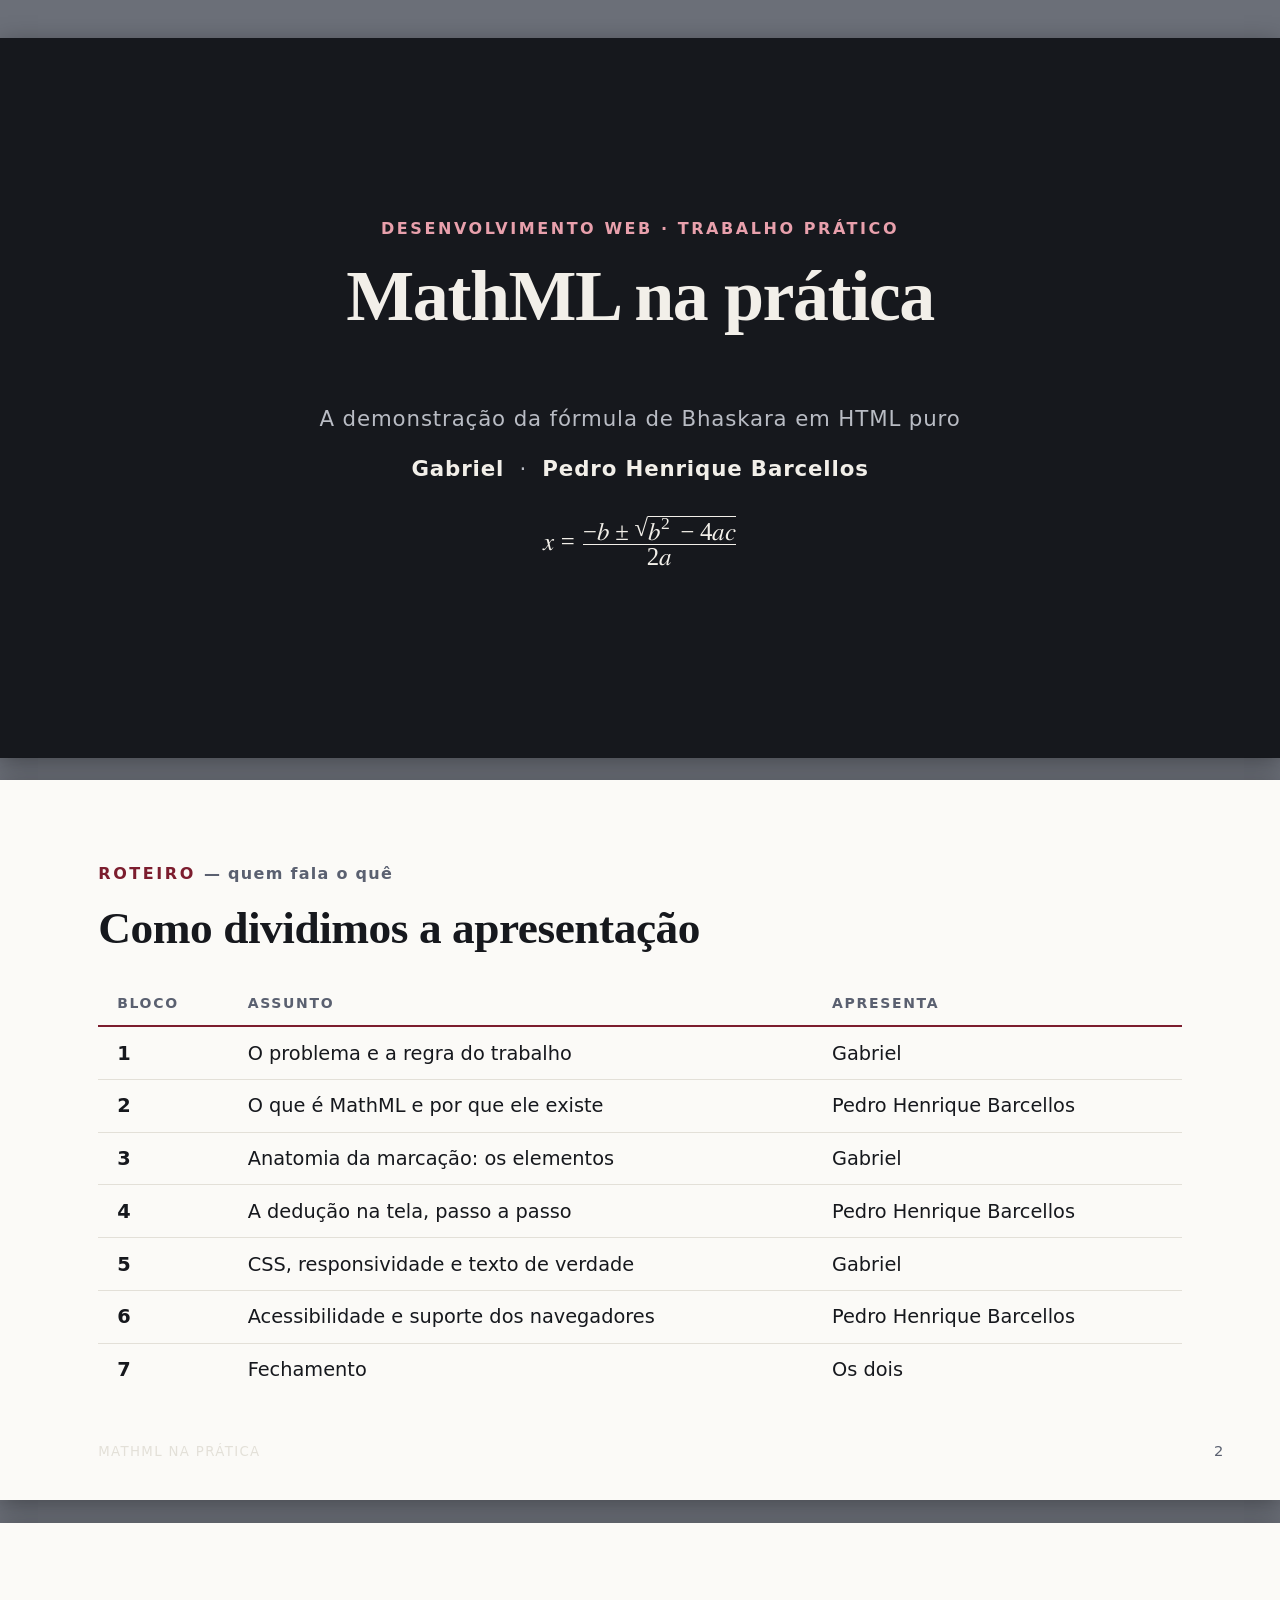
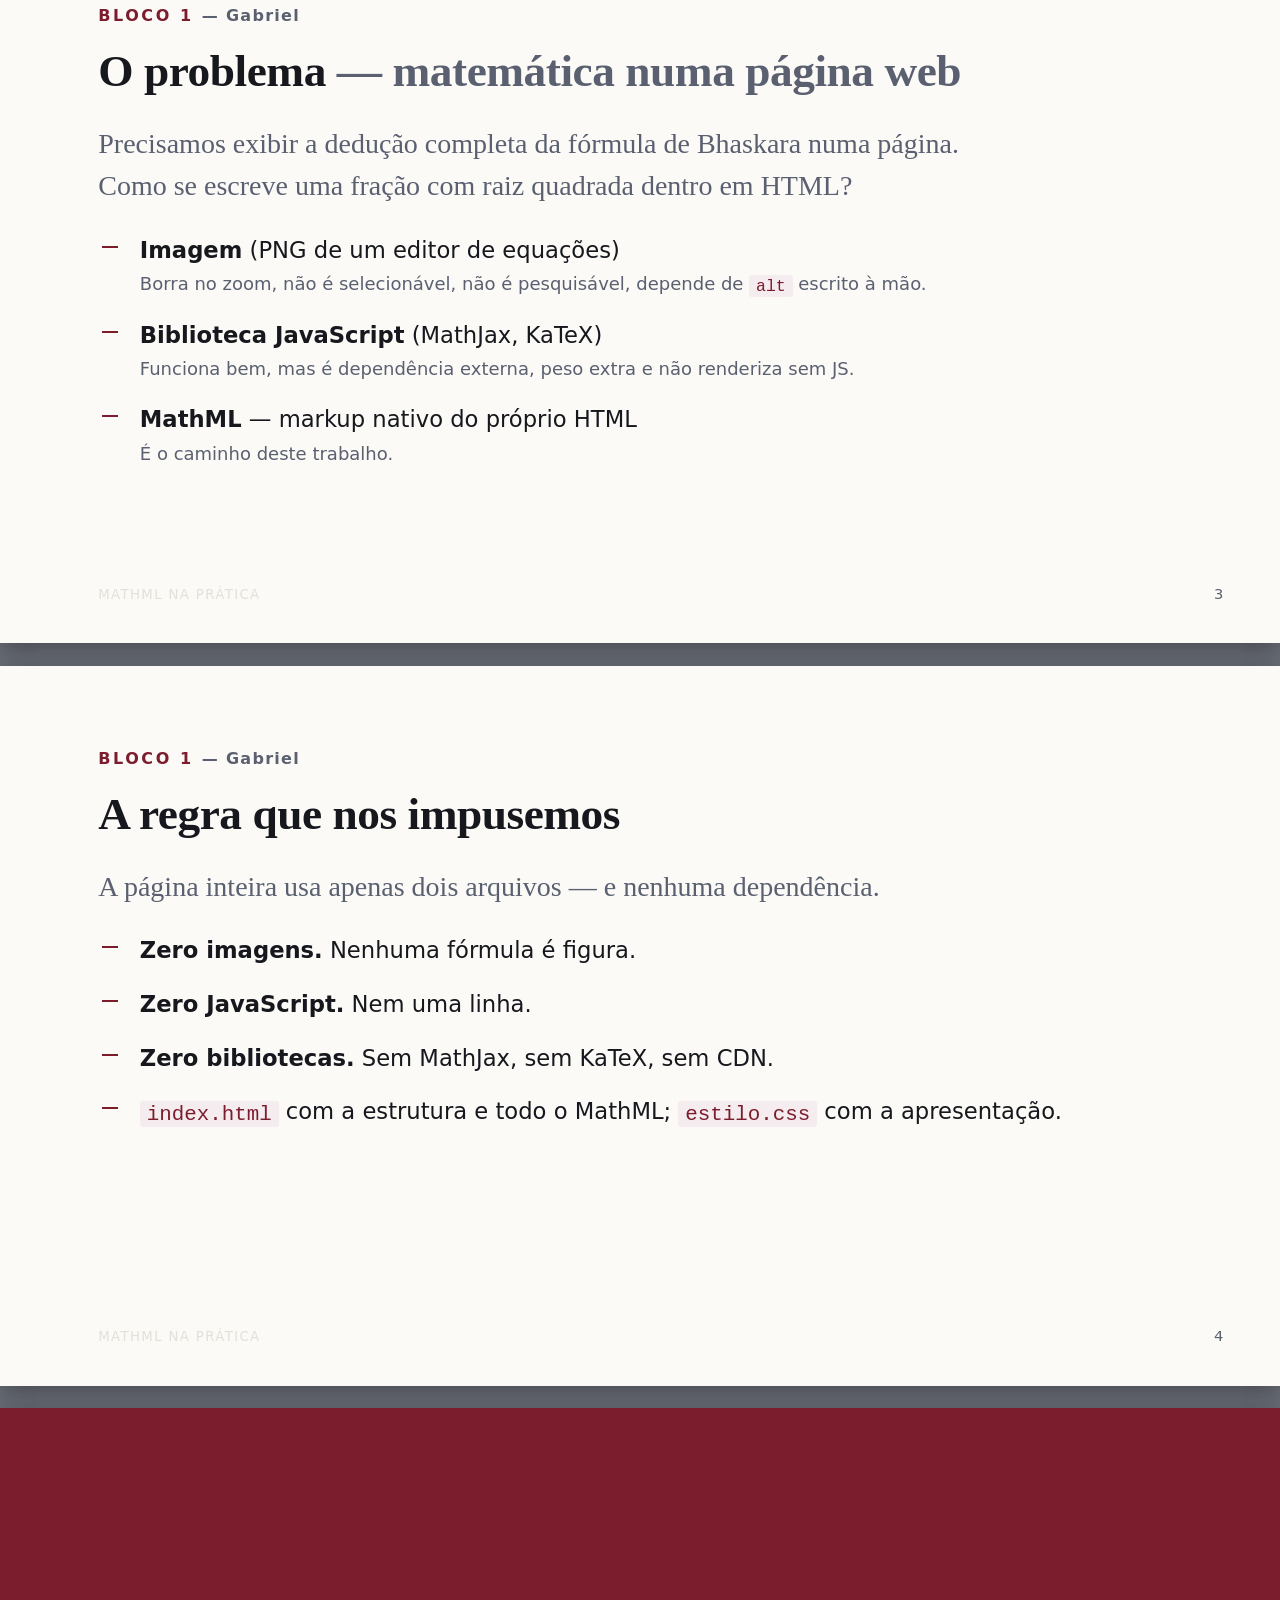
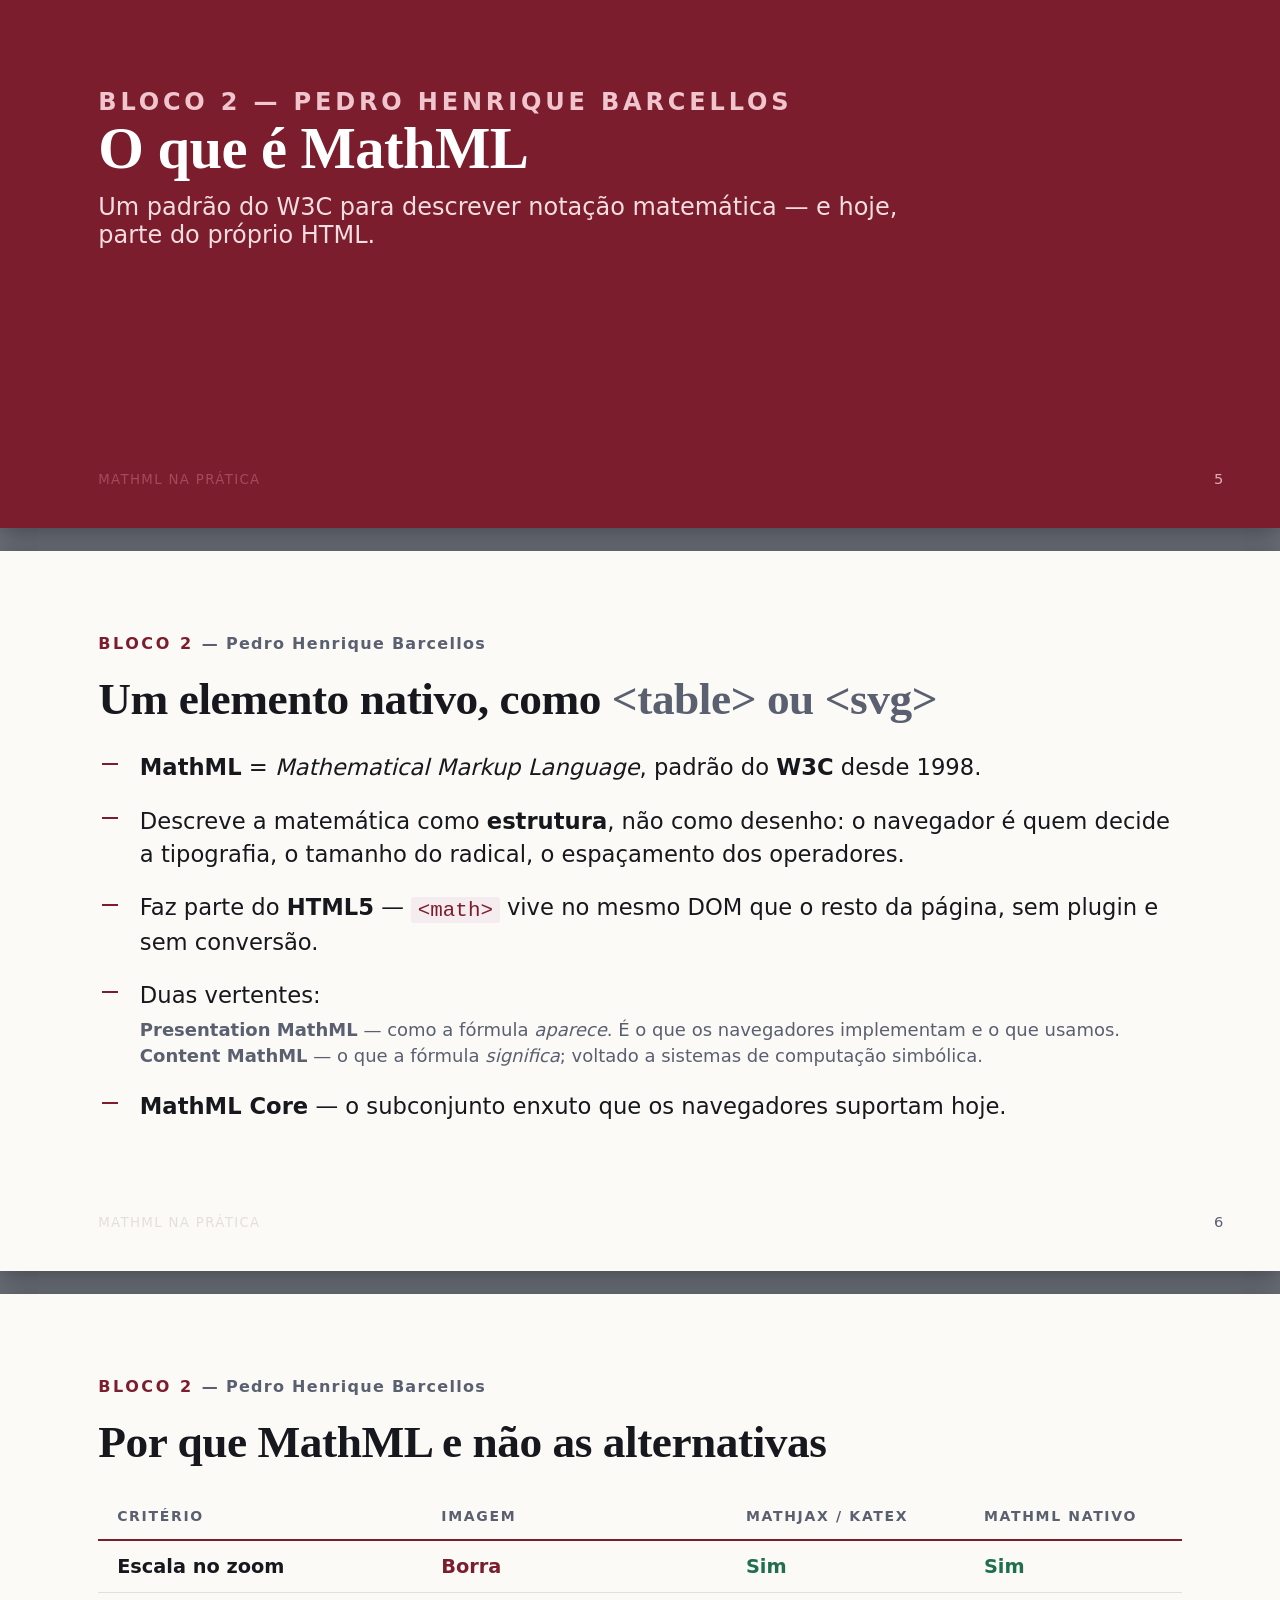
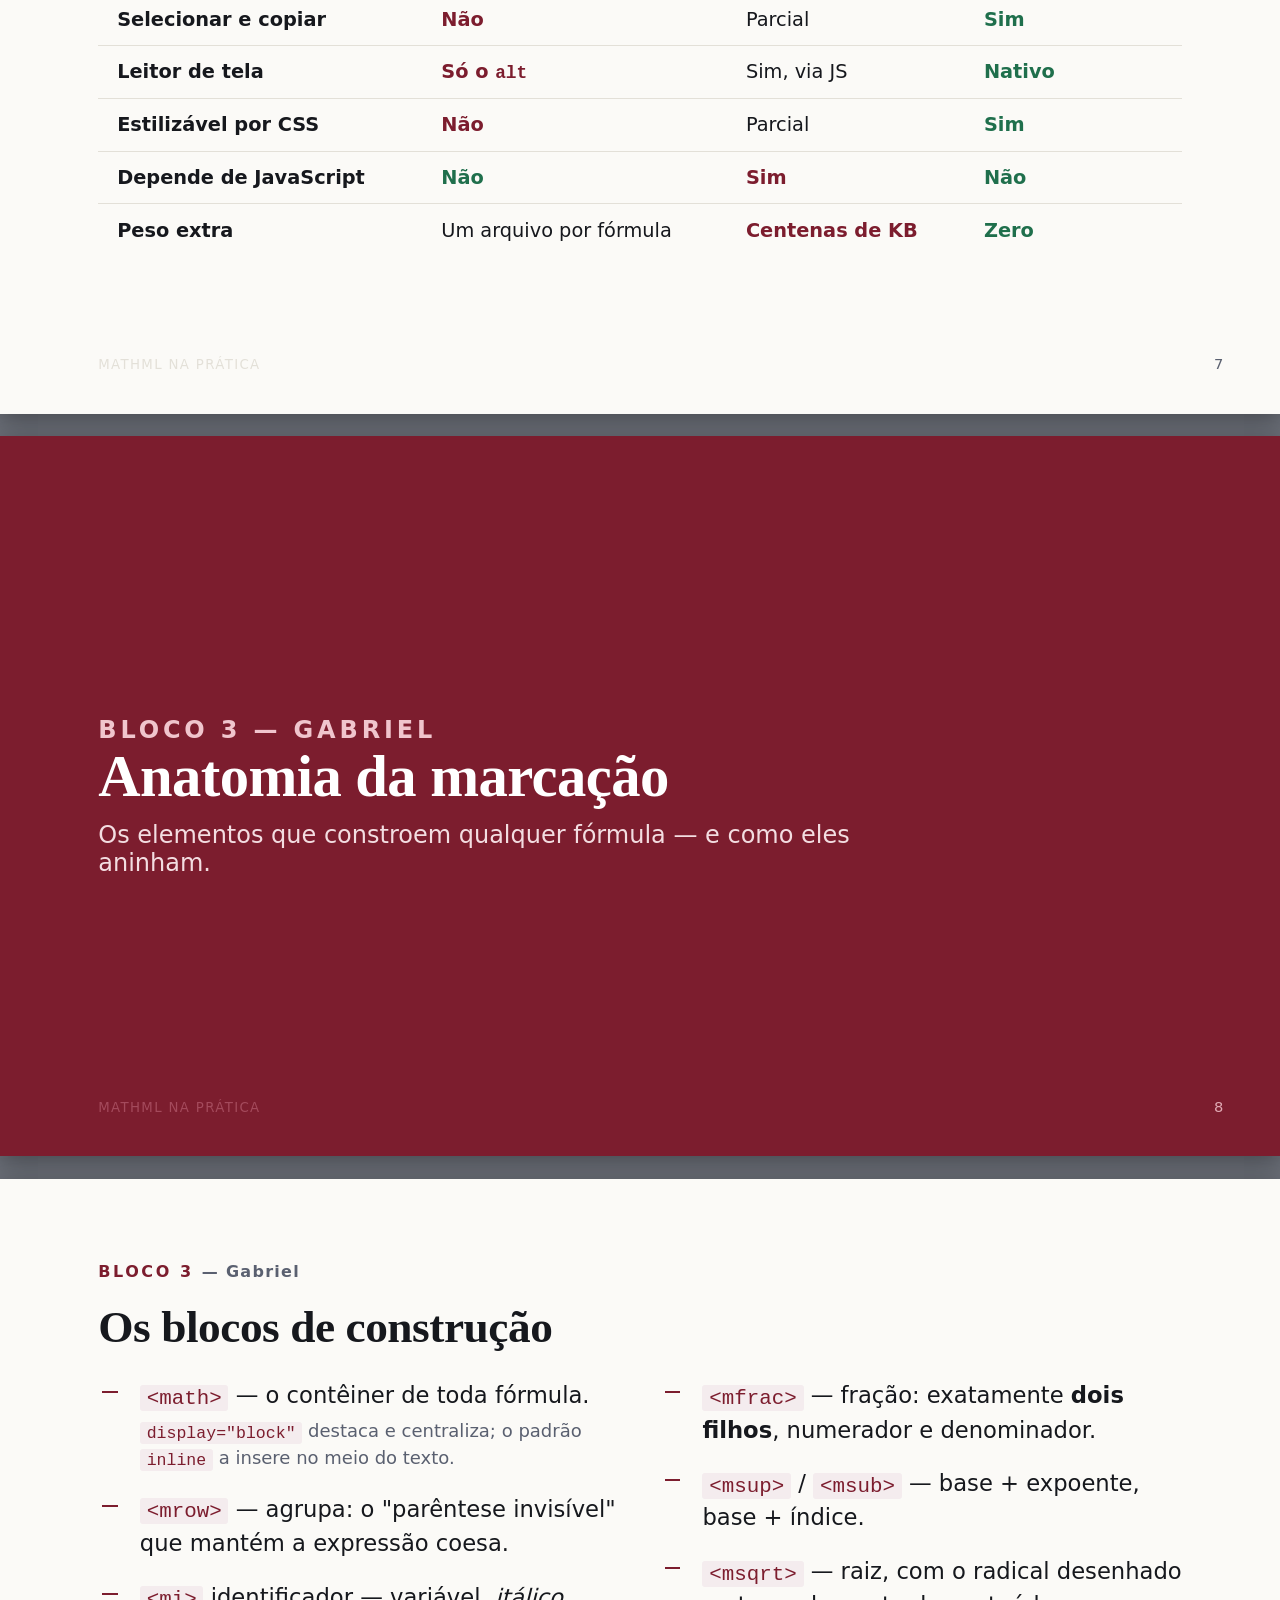
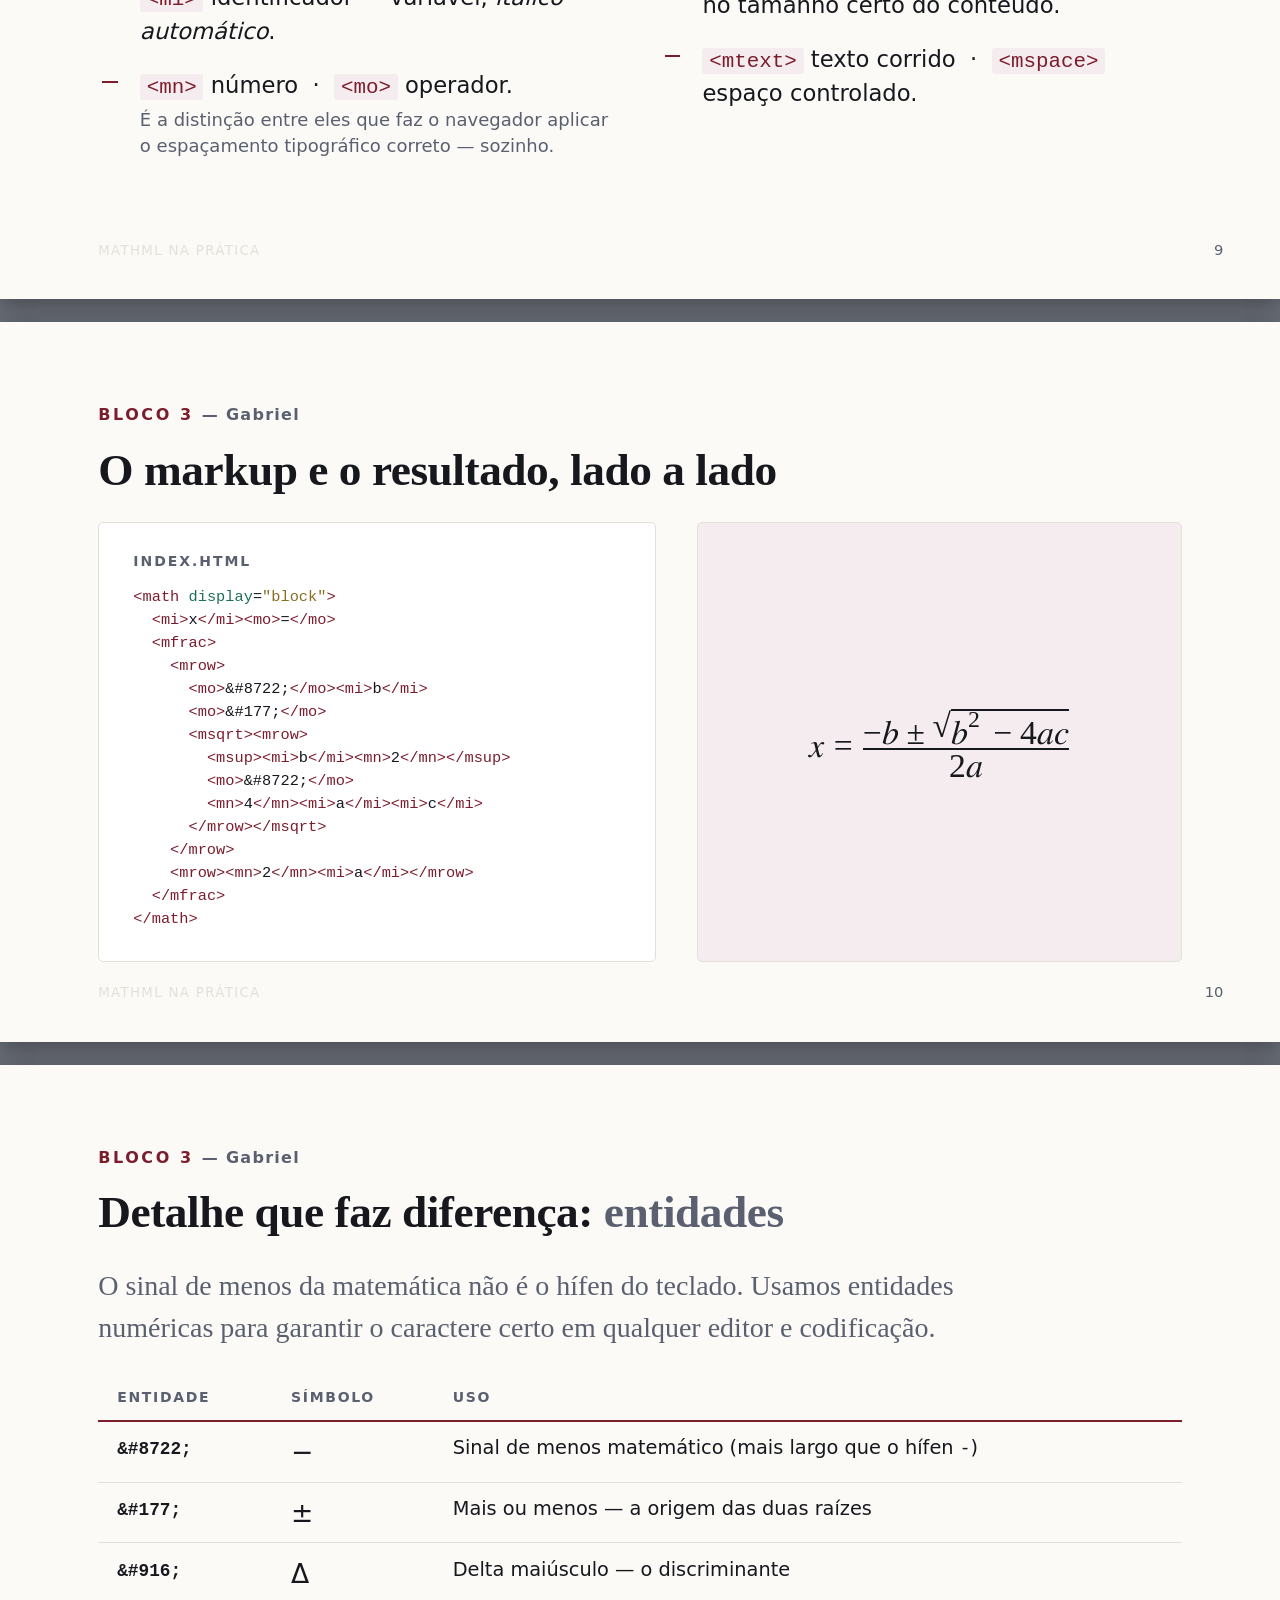
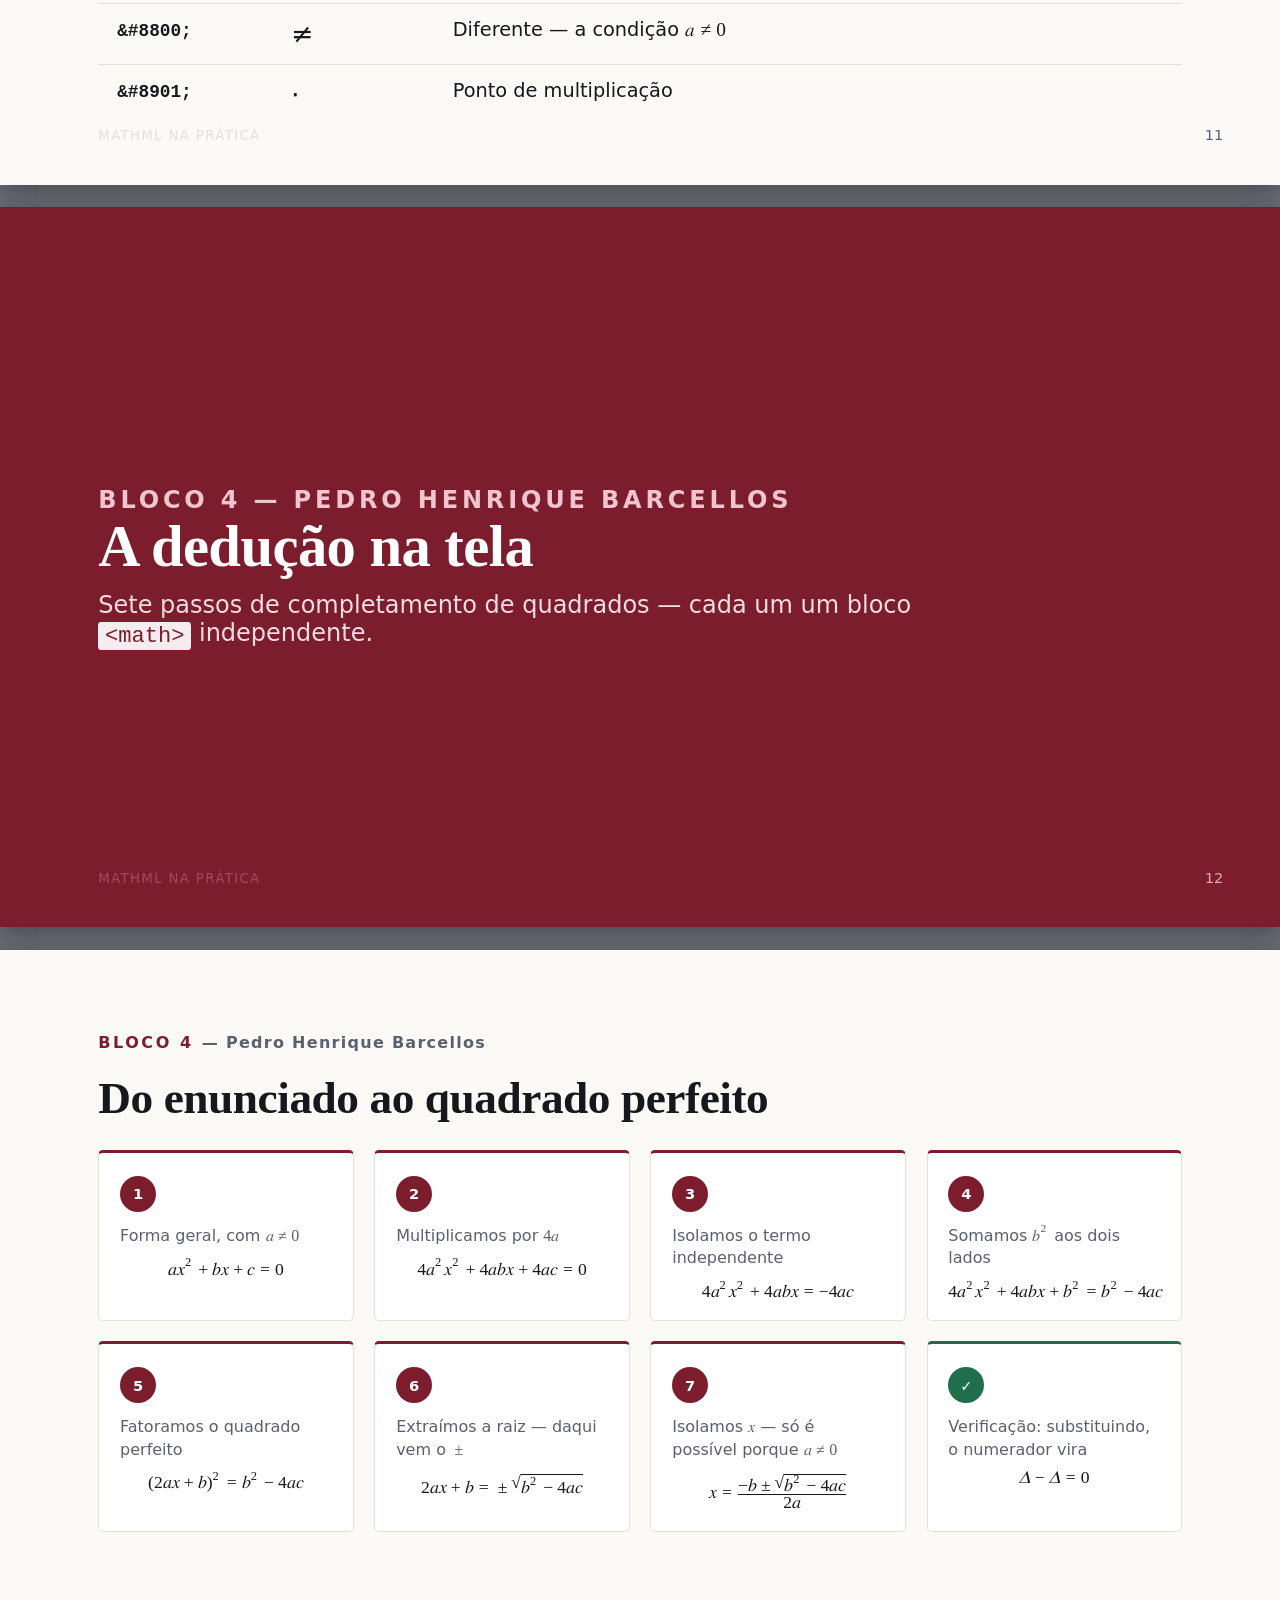
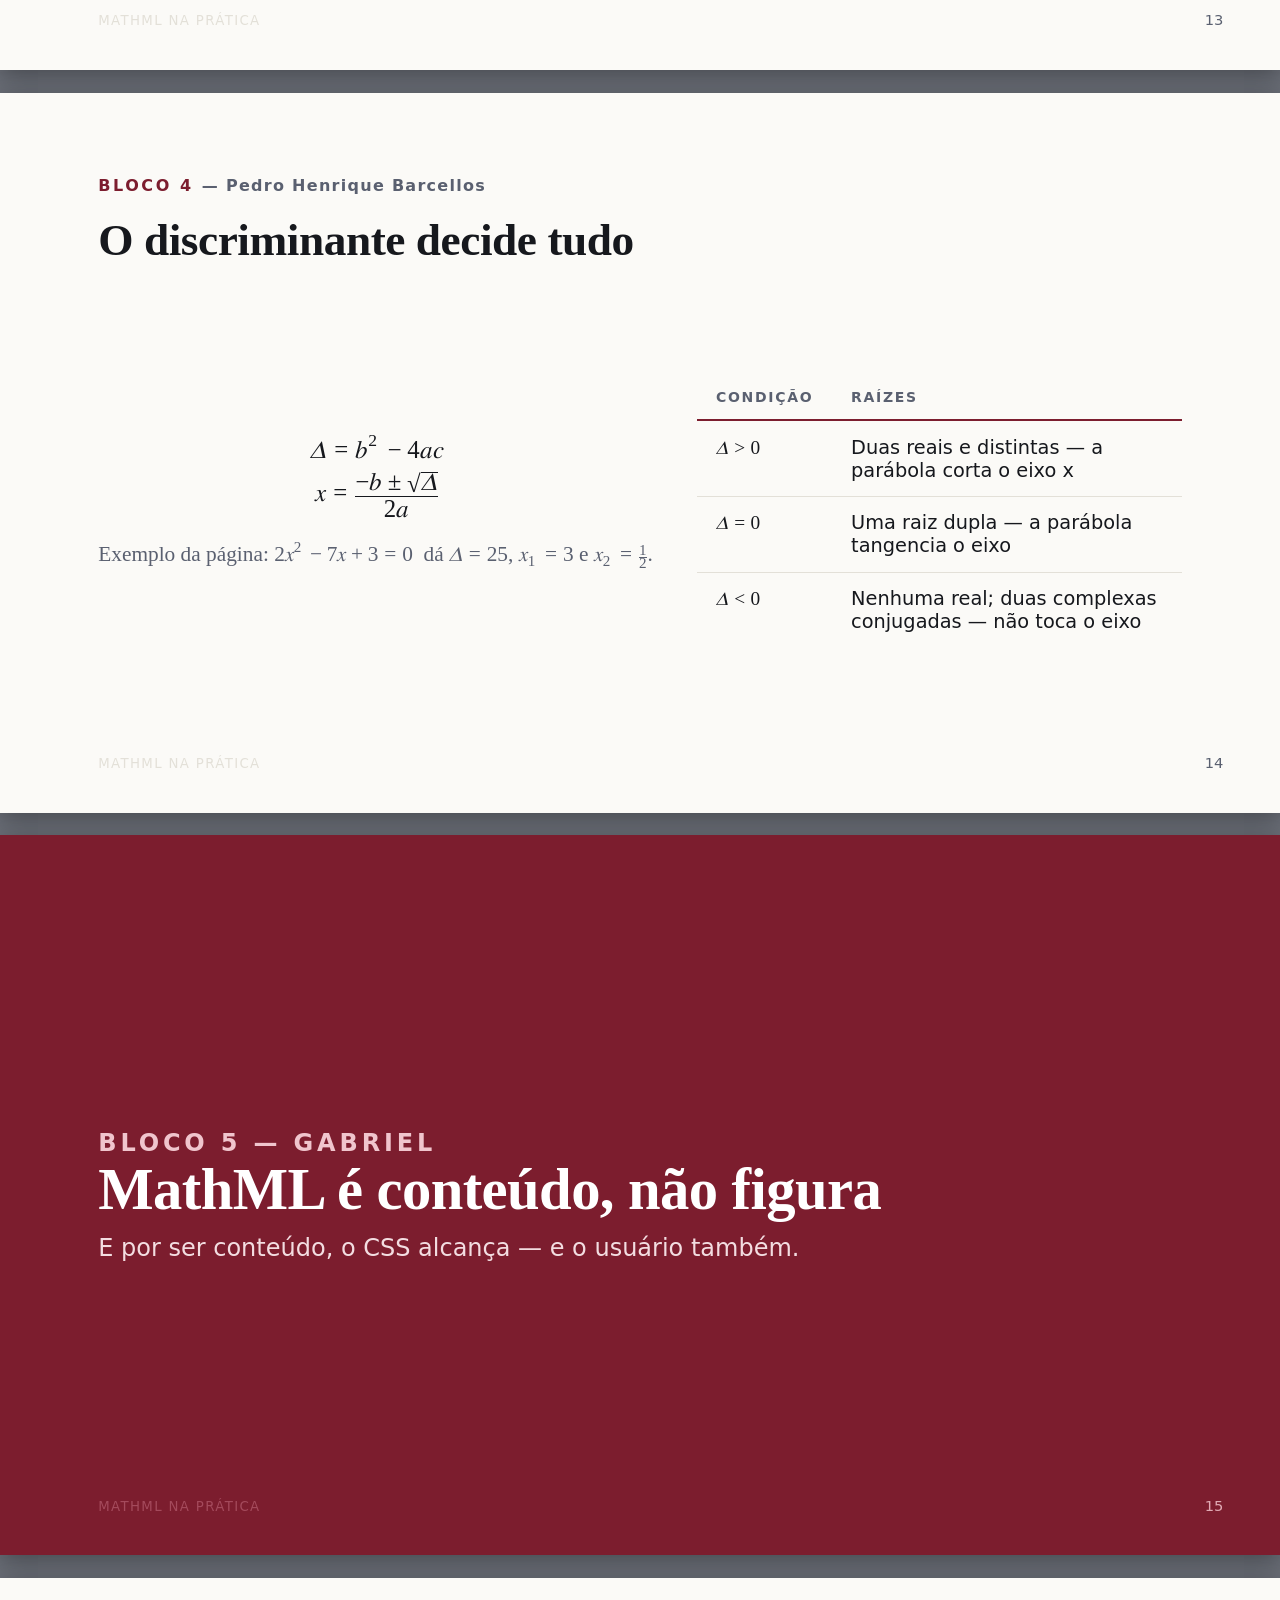
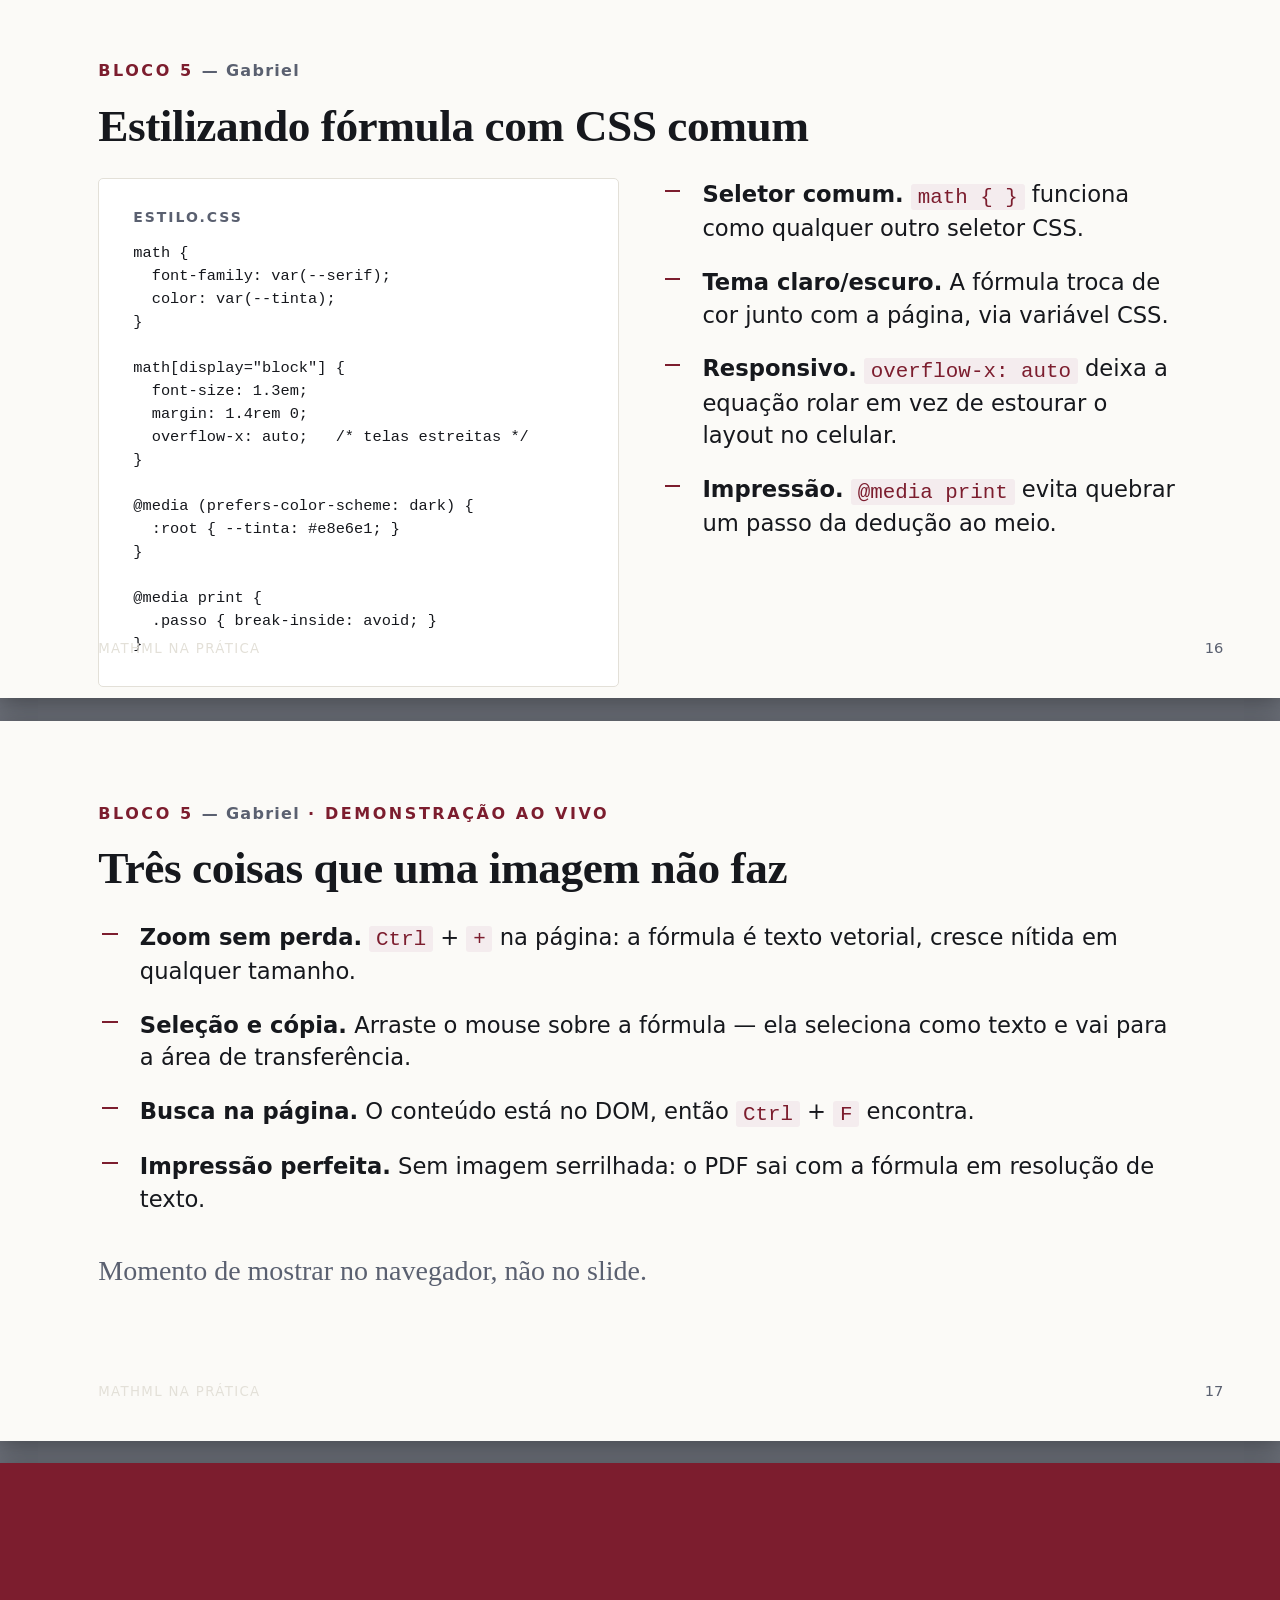
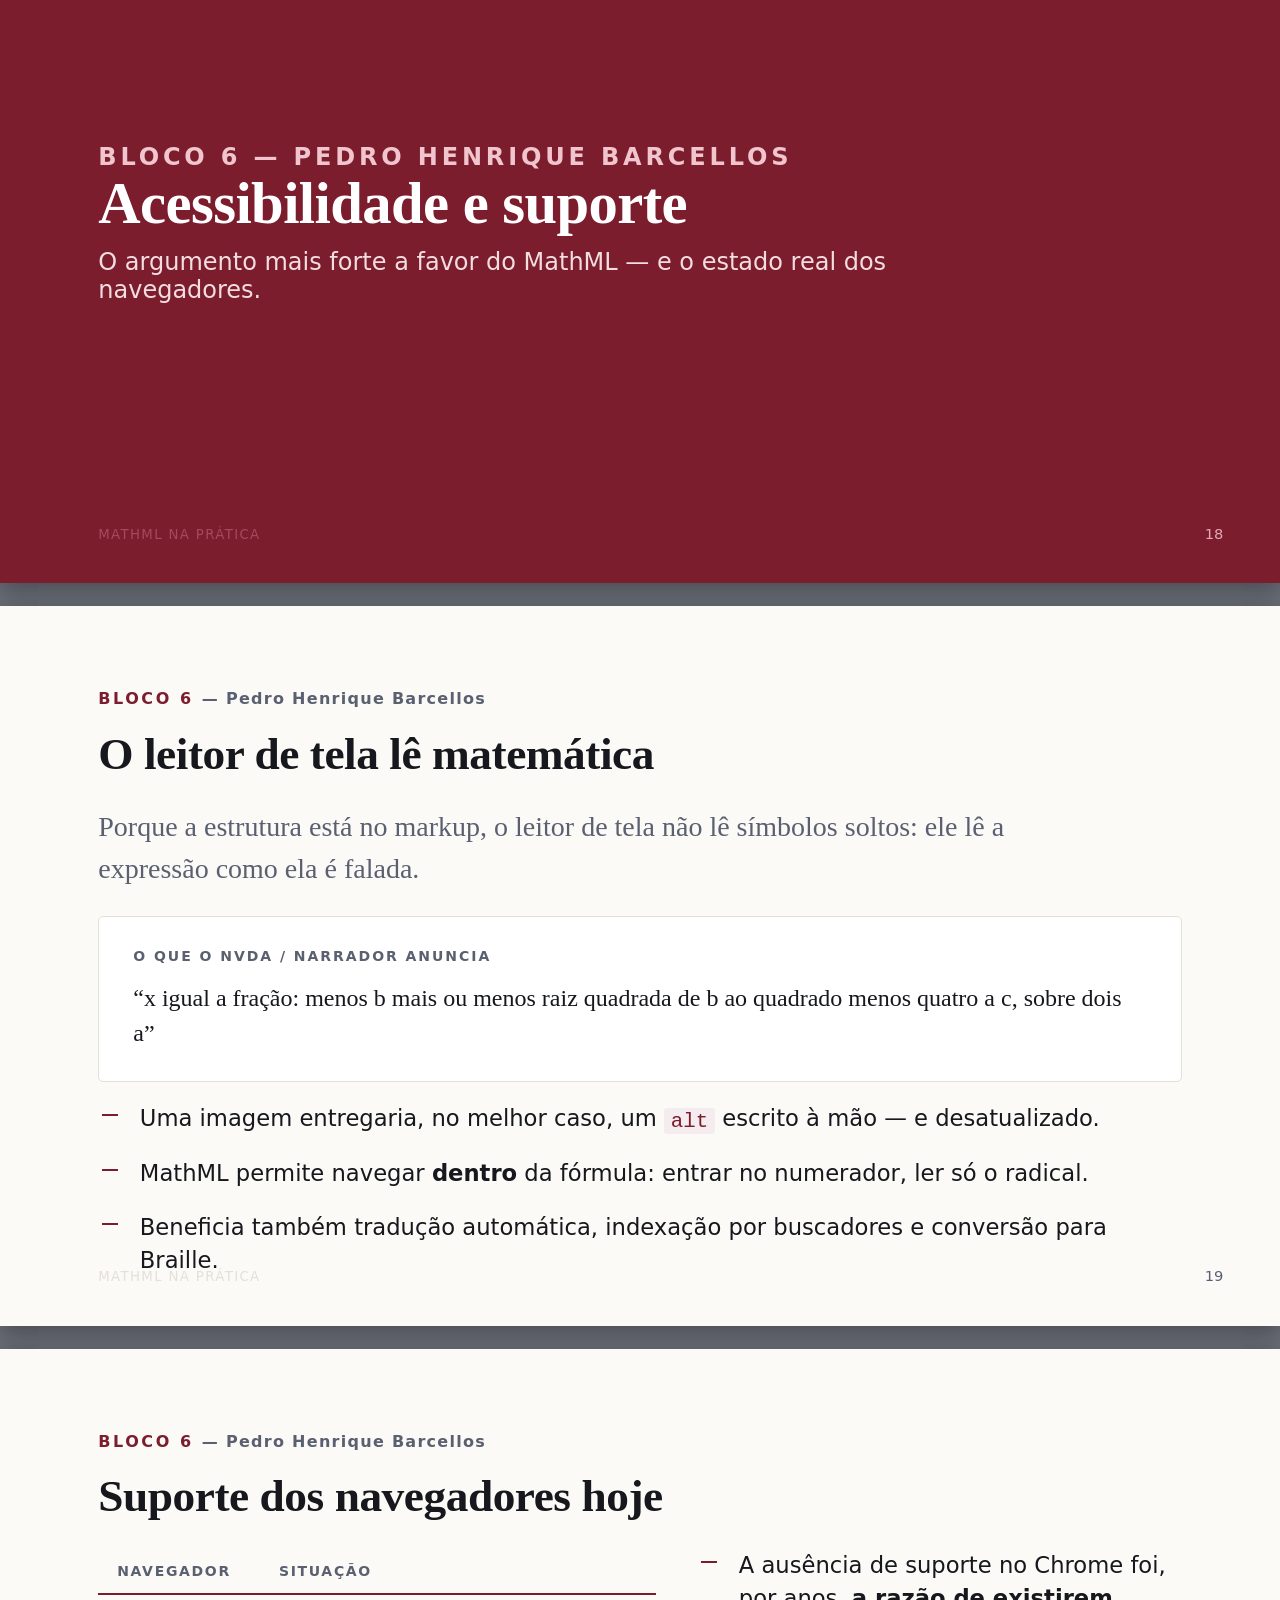
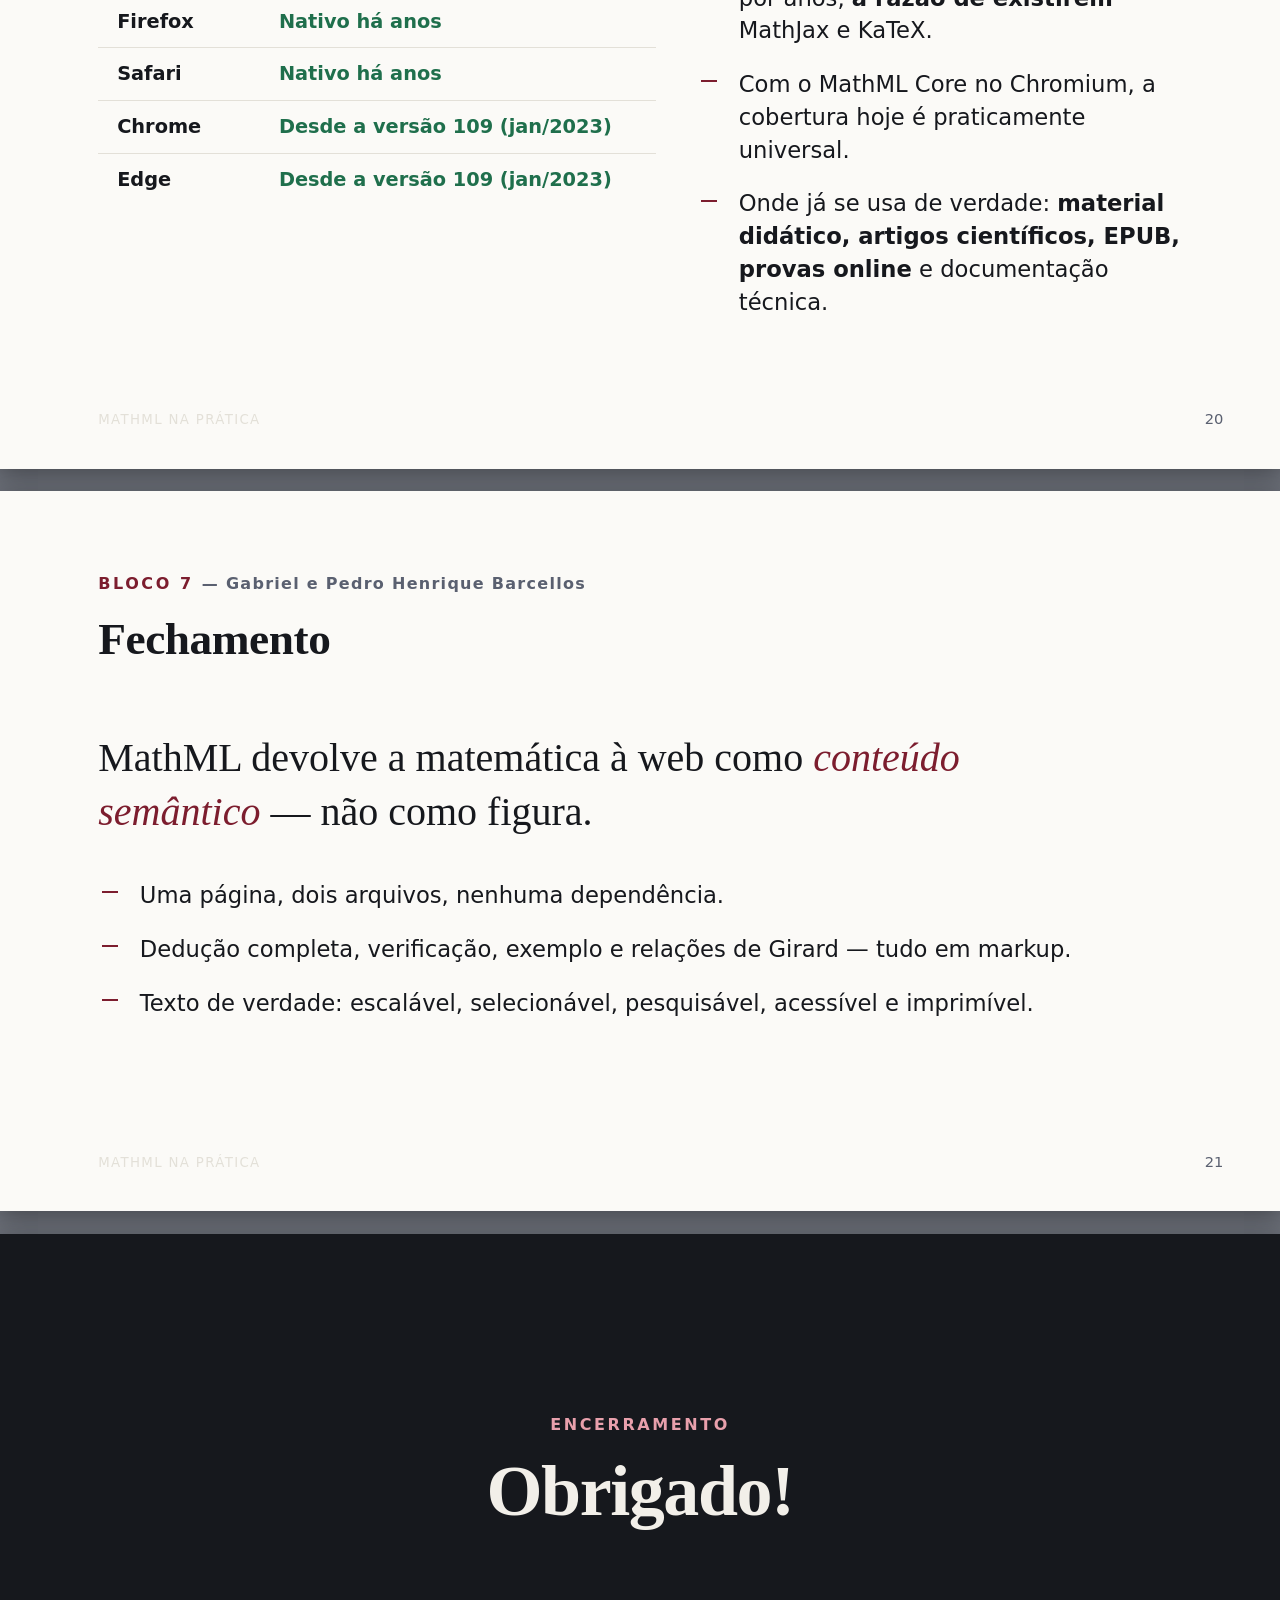
==== slides.html @ 628a9b04 "Adiciona deck da apresentacao em HTML e PDF 22 slides 16:9 acompanhando os blocos do roteiro, com o " ====
<!DOCTYPE html>
<html lang="pt-BR">
<head>
<meta charset="UTF-8">
<meta name="viewport" content="width=device-width, initial-scale=1">
<title>MathML na prática — slides da apresentação</title>
<style>
/* ===============================================================
   Slides 16:9 (33.87cm × 19.05cm) — impressos em PDF via Chromium
   =============================================================== */

@page { size: 33.87cm 19.05cm; margin: 0; }

:root {
  --tinta:       #16181d;
  --tinta-suave: #5a6070;
  --papel:       #fbfaf7;
  --papel-alt:   #ffffff;
  --linha:       #e3e0d8;
  --realce:      #7c1d2e;
  --realce-luz:  #f4ecee;
  --escuro:      #16181d;

  --serif: "Iowan Old Style", "Palatino Linotype", Palatino, Georgia, "Times New Roman", serif;
  --sans:  "Segoe UI", system-ui, -apple-system, Roboto, Helvetica, Arial, sans-serif;
  --mono:  "Cascadia Mono", Consolas, "SF Mono", Menlo, monospace;
}

* { box-sizing: border-box; }

body {
  margin: 0;
  background: #6b6f78;
  font-family: var(--sans);
  color: var(--tinta);
  -webkit-print-color-adjust: exact;
  print-color-adjust: exact;
}

.slide {
  position: relative;
  width: 33.87cm;
  height: 19.05cm;
  padding: 2.2cm 2.6cm;
  background: var(--papel);
  overflow: hidden;
  display: flex;
  flex-direction: column;
  page-break-after: always;
  break-after: page;
  margin: 0 auto 0.6cm;
  box-shadow: 0 6px 24px rgba(0,0,0,.35);
}

.slide:last-child { page-break-after: auto; break-after: auto; margin-bottom: 0; }

/* ---------- cabeçalho e rodapé do slide ---------- */

.eyebrow {
  font-size: 12pt;
  font-weight: 700;
  letter-spacing: .16em;
  text-transform: uppercase;
  color: var(--realce);
  margin: 0 0 .55cm;
}

.eyebrow .quem {
  color: var(--tinta-suave);
  font-weight: 600;
  letter-spacing: .08em;
  text-transform: none;
}

.slide h2 {
  font-family: var(--serif);
  font-size: 34pt;
  line-height: 1.12;
  font-weight: 600;
  letter-spacing: -.01em;
  margin: 0 0 .7cm;
}

.slide h2 .fino { color: var(--tinta-suave); }

.num {
  position: absolute;
  right: 1.5cm;
  bottom: 1.1cm;
  font-size: 11pt;
  color: var(--tinta-suave);
  font-variant-numeric: tabular-nums;
}

.pe {
  position: absolute;
  left: 2.6cm;
  bottom: 1.1cm;
  font-size: 10pt;
  letter-spacing: .1em;
  text-transform: uppercase;
  color: var(--linha);
}

/* ---------- conteúdo ---------- */

.corpo { flex: 1; min-height: 0; }

ul { margin: 0; padding: 0; list-style: none; }

li {
  position: relative;
  padding-left: 1.1cm;
  margin-bottom: .55cm;
  font-size: 17pt;
  line-height: 1.45;
}

li::before {
  content: "";
  position: absolute;
  left: .1cm;
  top: .32cm;
  width: .42cm;
  height: 2px;
  background: var(--realce);
}

li strong { font-weight: 700; }
li .sub { display: block; font-size: 13.5pt; color: var(--tinta-suave); margin-top: .12cm; }

p.lead {
  font-family: var(--serif);
  font-size: 21pt;
  line-height: 1.5;
  color: var(--tinta-suave);
  margin: 0 0 .7cm;
  max-width: 24cm;
}

code, .mono { font-family: var(--mono); font-size: .92em; }

li code, p code {
  background: var(--realce-luz);
  color: var(--realce);
  padding: .04cm .18cm;
  border-radius: 3px;
}

/* ---------- capa ---------- */

.capa { justify-content: center; text-align: center; background: var(--escuro); color: #f2efe9; }
.capa h1 {
  font-family: var(--serif);
  font-size: 54pt;
  line-height: 1.05;
  font-weight: 600;
  letter-spacing: -.02em;
  margin: 0 0 .5cm;
}
.capa .olho { color: #e8a0ac; }
.capa .autores {
  margin-top: 1.4cm;
  font-size: 16pt;
  letter-spacing: .04em;
  color: #b9bcc4;
}
.capa .autores strong { color: #f2efe9; font-weight: 600; }
.capa math { color: #f2efe9; font-size: 1.9em; margin-top: .9cm; }

/* ---------- slide de virada (seção) ---------- */

.virada { background: var(--realce); color: #fff; justify-content: center; }
.virada .eyebrow { color: #f0c5cd; }
.virada h2 { font-size: 44pt; margin-bottom: .3cm; }
.virada p { font-size: 18pt; color: #f3dde1; margin: 0; max-width: 22cm; }
.virada .num { color: #e0aab4; }
.virada .pe { color: #a44a5c; }

/* ---------- duas colunas ---------- */

.duas {
  display: grid;
  grid-template-columns: 1fr 1fr;
  gap: 1.1cm;
  height: 100%;
  align-items: start;
}

.duas.pesada { grid-template-columns: 1.15fr 1fr; }
.duas.centro { align-items: center; }
.duas > * { min-width: 0; }
.duas .painel, .duas .render { height: 100%; }

.painel {
  background: var(--papel-alt);
  border: 1px solid var(--linha);
  border-radius: 5px;
  padding: .8cm .9cm;
}

.painel h3, .rot {
  font-size: 10.5pt;
  font-weight: 700;
  letter-spacing: .14em;
  text-transform: uppercase;
  color: var(--tinta-suave);
  margin: 0 0 .45cm;
}

pre {
  font-family: var(--mono);
  font-size: 11.5pt;
  line-height: 1.5;
  margin: 0;
  white-space: pre;
  color: var(--tinta);
}

pre .tag { color: var(--realce); }
pre .att { color: #1f6f5c; }
pre .val { color: #8a6d1f; }

.render {
  display: grid;
  place-items: center;
  background: var(--realce-luz);
  border: 1px solid var(--linha);
  border-radius: 5px;
  padding: .9cm;
}

/* ---------- tabela ---------- */

table { width: 100%; border-collapse: collapse; font-size: 14.5pt; }

th, td { text-align: left; padding: .38cm .5cm; border-bottom: 1px solid var(--linha); vertical-align: top; }

thead th {
  font-size: 10.5pt;
  letter-spacing: .12em;
  text-transform: uppercase;
  color: var(--tinta-suave);
  border-bottom: 2px solid var(--realce);
}

tbody th { font-weight: 600; white-space: nowrap; }
tbody tr:last-child th, tbody tr:last-child td { border-bottom: none; }

td.bom  { color: #1f6f4c; font-weight: 600; }
td.ruim { color: var(--realce); font-weight: 600; }

/* ---------- cartões dos passos ---------- */

.passos { display: grid; grid-template-columns: repeat(4, minmax(0, 1fr)); gap: .55cm; }

.cartao {
  min-width: 0;
  overflow: hidden;
  background: var(--papel-alt);
  border: 1px solid var(--linha);
  border-top: 3px solid var(--realce);
  border-radius: 5px;
  padding: .6cm .55cm;
}

.cartao .n {
  display: inline-grid;
  place-items: center;
  width: .95cm; height: .95cm;
  border-radius: 50%;
  background: var(--realce);
  color: #fff;
  font-size: 11pt; font-weight: 700;
  margin-bottom: .35cm;
}

.cartao p { font-size: 12pt; line-height: 1.4; margin: 0 0 .3cm; color: var(--tinta-suave); }
.cartao math { font-size: 1em; }
.cartao math[display="block"] { font-size: 1.1em; margin: .15cm 0 0; }

/* ---------- MathML ---------- */

math { font-family: var(--serif); }
math[display="block"] { font-size: 1.55em; margin: .3cm 0; }
.render math[display="block"] { font-size: 2.1em; margin: 0; }

/* ---------- destaque de fecho ---------- */

.frase {
  font-family: var(--serif);
  font-size: 30pt;
  line-height: 1.35;
  max-width: 25cm;
}
.frase em { color: var(--realce); font-style: italic; }

@media screen {
  body { padding: 1cm 0; }
}
</style>
</head>
<body>

<!-- 1 ------------------------------------------------------------------ -->
<section class="slide capa">
  <p class="eyebrow olho">Desenvolvimento Web · Trabalho prático</p>
  <h1>MathML na prática</h1>
  <p class="autores">A demonstração da fórmula de Bhaskara em HTML puro<br><br>
    <strong>Gabriel</strong> &nbsp;·&nbsp; <strong>Pedro Henrique Barcellos</strong></p>
  <math display="block">
    <mi>x</mi><mo>=</mo>
    <mfrac>
      <mrow><mo form="prefix">&#8722;</mo><mi>b</mi><mo>&#177;</mo>
        <msqrt><mrow><msup><mi>b</mi><mn>2</mn></msup><mo>&#8722;</mo><mn>4</mn><mi>a</mi><mi>c</mi></mrow></msqrt></mrow>
      <mrow><mn>2</mn><mi>a</mi></mrow>
    </mfrac>
  </math>
</section>

<!-- 2 ------------------------------------------------------------------ -->
<section class="slide">
  <p class="eyebrow">Roteiro <span class="quem">— quem fala o quê</span></p>
  <h2>Como dividimos a apresentação</h2>
  <div class="corpo">
    <table>
      <thead>
        <tr><th>Bloco</th><th>Assunto</th><th>Apresenta</th></tr>
      </thead>
      <tbody>
        <tr><th>1</th><td>O problema e a regra do trabalho</td><td>Gabriel</td></tr>
        <tr><th>2</th><td>O que é MathML e por que ele existe</td><td>Pedro Henrique Barcellos</td></tr>
        <tr><th>3</th><td>Anatomia da marcação: os elementos</td><td>Gabriel</td></tr>
        <tr><th>4</th><td>A dedução na tela, passo a passo</td><td>Pedro Henrique Barcellos</td></tr>
        <tr><th>5</th><td>CSS, responsividade e texto de verdade</td><td>Gabriel</td></tr>
        <tr><th>6</th><td>Acessibilidade e suporte dos navegadores</td><td>Pedro Henrique Barcellos</td></tr>
        <tr><th>7</th><td>Fechamento</td><td>Os dois</td></tr>
      </tbody>
    </table>
  </div>
  <span class="pe">MathML na prática</span><span class="num">2</span>
</section>

<!-- 3 ------------------------------------------------------------------ -->
<section class="slide">
  <p class="eyebrow">Bloco 1 <span class="quem">— Gabriel</span></p>
  <h2>O problema <span class="fino">— matemática numa página web</span></h2>
  <div class="corpo">
    <p class="lead">Precisamos exibir a dedução completa da fórmula de Bhaskara numa página.
      Como se escreve uma fração com raiz quadrada dentro em HTML?</p>
    <ul>
      <li><strong>Imagem</strong> (PNG de um editor de equações)
        <span class="sub">Borra no zoom, não é selecionável, não é pesquisável, depende de <code>alt</code> escrito à mão.</span></li>
      <li><strong>Biblioteca JavaScript</strong> (MathJax, KaTeX)
        <span class="sub">Funciona bem, mas é dependência externa, peso extra e não renderiza sem JS.</span></li>
      <li><strong>MathML</strong> — markup nativo do próprio HTML
        <span class="sub">É o caminho deste trabalho.</span></li>
    </ul>
  </div>
  <span class="pe">MathML na prática</span><span class="num">3</span>
</section>

<!-- 4 ------------------------------------------------------------------ -->
<section class="slide">
  <p class="eyebrow">Bloco 1 <span class="quem">— Gabriel</span></p>
  <h2>A regra que nos impusemos</h2>
  <div class="corpo">
    <p class="lead">A página inteira usa apenas dois arquivos — e nenhuma dependência.</p>
    <ul>
      <li><strong>Zero imagens.</strong> Nenhuma fórmula é figura.</li>
      <li><strong>Zero JavaScript.</strong> Nem uma linha.</li>
      <li><strong>Zero bibliotecas.</strong> Sem MathJax, sem KaTeX, sem CDN.</li>
      <li><code>index.html</code> com a estrutura e todo o MathML; <code>estilo.css</code> com a apresentação.</li>
    </ul>
  </div>
  <span class="pe">MathML na prática</span><span class="num">4</span>
</section>

<!-- 5 ------------------------------------------------------------------ -->
<section class="slide virada">
  <p class="eyebrow">Bloco 2 — Pedro Henrique Barcellos</p>
  <h2>O que é MathML</h2>
  <p>Um padrão do W3C para descrever notação matemática — e hoje, parte do próprio HTML.</p>
  <span class="pe">MathML na prática</span><span class="num">5</span>
</section>

<!-- 6 ------------------------------------------------------------------ -->
<section class="slide">
  <p class="eyebrow">Bloco 2 <span class="quem">— Pedro Henrique Barcellos</span></p>
  <h2>Um elemento nativo, como <span class="fino">&lt;table&gt; ou &lt;svg&gt;</span></h2>
  <div class="corpo">
    <ul>
      <li><strong>MathML</strong> = <em>Mathematical Markup Language</em>, padrão do <strong>W3C</strong> desde 1998.</li>
      <li>Descreve a matemática como <strong>estrutura</strong>, não como desenho: o navegador é quem
        decide a tipografia, o tamanho do radical, o espaçamento dos operadores.</li>
      <li>Faz parte do <strong>HTML5</strong> — <code>&lt;math&gt;</code> vive no mesmo DOM que o resto da página,
        sem plugin e sem conversão.</li>
      <li>Duas vertentes:
        <span class="sub"><strong>Presentation MathML</strong> — como a fórmula <em>aparece</em>. É o que os navegadores implementam e o que usamos.<br>
        <strong>Content MathML</strong> — o que a fórmula <em>significa</em>; voltado a sistemas de computação simbólica.</span></li>
      <li><strong>MathML Core</strong> — o subconjunto enxuto que os navegadores suportam hoje.</li>
    </ul>
  </div>
  <span class="pe">MathML na prática</span><span class="num">6</span>
</section>

<!-- 7 ------------------------------------------------------------------ -->
<section class="slide">
  <p class="eyebrow">Bloco 2 <span class="quem">— Pedro Henrique Barcellos</span></p>
  <h2>Por que MathML e não as alternativas</h2>
  <div class="corpo">
    <table>
      <thead>
        <tr><th>Critério</th><th>Imagem</th><th>MathJax / KaTeX</th><th>MathML nativo</th></tr>
      </thead>
      <tbody>
        <tr><th>Escala no zoom</th><td class="ruim">Borra</td><td class="bom">Sim</td><td class="bom">Sim</td></tr>
        <tr><th>Selecionar e copiar</th><td class="ruim">Não</td><td>Parcial</td><td class="bom">Sim</td></tr>
        <tr><th>Leitor de tela</th><td class="ruim">Só o <code>alt</code></td><td>Sim, via JS</td><td class="bom">Nativo</td></tr>
        <tr><th>Estilizável por CSS</th><td class="ruim">Não</td><td>Parcial</td><td class="bom">Sim</td></tr>
        <tr><th>Depende de JavaScript</th><td class="bom">Não</td><td class="ruim">Sim</td><td class="bom">Não</td></tr>
        <tr><th>Peso extra</th><td>Um arquivo por fórmula</td><td class="ruim">Centenas de KB</td><td class="bom">Zero</td></tr>
      </tbody>
    </table>
  </div>
  <span class="pe">MathML na prática</span><span class="num">7</span>
</section>

<!-- 8 ------------------------------------------------------------------ -->
<section class="slide virada">
  <p class="eyebrow">Bloco 3 — Gabriel</p>
  <h2>Anatomia da marcação</h2>
  <p>Os elementos que constroem qualquer fórmula — e como eles aninham.</p>
  <span class="pe">MathML na prática</span><span class="num">8</span>
</section>

<!-- 9 ------------------------------------------------------------------ -->
<section class="slide">
  <p class="eyebrow">Bloco 3 <span class="quem">— Gabriel</span></p>
  <h2>Os blocos de construção</h2>
  <div class="corpo duas">
    <div>
      <ul>
        <li><code>&lt;math&gt;</code> — o contêiner de toda fórmula.
          <span class="sub"><code>display="block"</code> destaca e centraliza; o padrão <code>inline</code> a insere no meio do texto.</span></li>
        <li><code>&lt;mrow&gt;</code> — agrupa: o "parêntese invisível" que mantém a expressão coesa.</li>
        <li><code>&lt;mi&gt;</code> identificador — variável, <em>itálico automático</em>.</li>
        <li><code>&lt;mn&gt;</code> número &nbsp;·&nbsp; <code>&lt;mo&gt;</code> operador.
          <span class="sub">É a distinção entre eles que faz o navegador aplicar o espaçamento tipográfico correto — sozinho.</span></li>
      </ul>
    </div>
    <div>
      <ul>
        <li><code>&lt;mfrac&gt;</code> — fração: exatamente <strong>dois filhos</strong>, numerador e denominador.</li>
        <li><code>&lt;msup&gt;</code> / <code>&lt;msub&gt;</code> — base + expoente, base + índice.</li>
        <li><code>&lt;msqrt&gt;</code> — raiz, com o radical desenhado no tamanho certo do conteúdo.</li>
        <li><code>&lt;mtext&gt;</code> texto corrido &nbsp;·&nbsp; <code>&lt;mspace&gt;</code> espaço controlado.</li>
      </ul>
    </div>
  </div>
  <span class="pe">MathML na prática</span><span class="num">9</span>
</section>

<!-- 10 ----------------------------------------------------------------- -->
<section class="slide">
  <p class="eyebrow">Bloco 3 <span class="quem">— Gabriel</span></p>
  <h2>O markup e o resultado, lado a lado</h2>
  <div class="corpo duas pesada">
    <div class="painel">
      <h3>index.html</h3>
<pre><span class="tag">&lt;math</span> <span class="att">display</span>=<span class="val">"block"</span><span class="tag">&gt;</span>
  <span class="tag">&lt;mi&gt;</span>x<span class="tag">&lt;/mi&gt;&lt;mo&gt;</span>=<span class="tag">&lt;/mo&gt;</span>
  <span class="tag">&lt;mfrac&gt;</span>
    <span class="tag">&lt;mrow&gt;</span>
      <span class="tag">&lt;mo&gt;</span>&amp;#8722;<span class="tag">&lt;/mo&gt;&lt;mi&gt;</span>b<span class="tag">&lt;/mi&gt;</span>
      <span class="tag">&lt;mo&gt;</span>&amp;#177;<span class="tag">&lt;/mo&gt;</span>
      <span class="tag">&lt;msqrt&gt;&lt;mrow&gt;</span>
        <span class="tag">&lt;msup&gt;&lt;mi&gt;</span>b<span class="tag">&lt;/mi&gt;&lt;mn&gt;</span>2<span class="tag">&lt;/mn&gt;&lt;/msup&gt;</span>
        <span class="tag">&lt;mo&gt;</span>&amp;#8722;<span class="tag">&lt;/mo&gt;</span>
        <span class="tag">&lt;mn&gt;</span>4<span class="tag">&lt;/mn&gt;&lt;mi&gt;</span>a<span class="tag">&lt;/mi&gt;&lt;mi&gt;</span>c<span class="tag">&lt;/mi&gt;</span>
      <span class="tag">&lt;/mrow&gt;&lt;/msqrt&gt;</span>
    <span class="tag">&lt;/mrow&gt;</span>
    <span class="tag">&lt;mrow&gt;&lt;mn&gt;</span>2<span class="tag">&lt;/mn&gt;&lt;mi&gt;</span>a<span class="tag">&lt;/mi&gt;&lt;/mrow&gt;</span>
  <span class="tag">&lt;/mfrac&gt;</span>
<span class="tag">&lt;/math&gt;</span></pre>
    </div>
    <div class="render">
      <math display="block">
        <mi>x</mi><mo>=</mo>
        <mfrac>
          <mrow><mo form="prefix">&#8722;</mo><mi>b</mi><mo>&#177;</mo>
            <msqrt><mrow><msup><mi>b</mi><mn>2</mn></msup><mo>&#8722;</mo><mn>4</mn><mi>a</mi><mi>c</mi></mrow></msqrt></mrow>
          <mrow><mn>2</mn><mi>a</mi></mrow>
        </mfrac>
      </math>
    </div>
  </div>
  <span class="pe">MathML na prática</span><span class="num">10</span>
</section>

<!-- 11 ----------------------------------------------------------------- -->
<section class="slide">
  <p class="eyebrow">Bloco 3 <span class="quem">— Gabriel</span></p>
  <h2>Detalhe que faz diferença: <span class="fino">entidades</span></h2>
  <div class="corpo">
    <p class="lead">O sinal de menos da matemática não é o hífen do teclado. Usamos entidades
      numéricas para garantir o caractere certo em qualquer editor e codificação.</p>
    <table>
      <thead><tr><th>Entidade</th><th>Símbolo</th><th>Uso</th></tr></thead>
      <tbody>
        <tr><th><code>&amp;#8722;</code></th><td style="font-size:20pt">&#8722;</td><td>Sinal de menos matemático (mais largo que o hífen <code>-</code>)</td></tr>
        <tr><th><code>&amp;#177;</code></th><td style="font-size:20pt">&#177;</td><td>Mais ou menos — a origem das duas raízes</td></tr>
        <tr><th><code>&amp;#916;</code></th><td style="font-size:20pt">&#916;</td><td>Delta maiúsculo — o discriminante</td></tr>
        <tr><th><code>&amp;#8800;</code></th><td style="font-size:20pt">&#8800;</td><td>Diferente — a condição <math><mrow><mi>a</mi><mo>&#8800;</mo><mn>0</mn></mrow></math></td></tr>
        <tr><th><code>&amp;#8901;</code></th><td style="font-size:20pt">&#8901;</td><td>Ponto de multiplicação</td></tr>
      </tbody>
    </table>
  </div>
  <span class="pe">MathML na prática</span><span class="num">11</span>
</section>

<!-- 12 ----------------------------------------------------------------- -->
<section class="slide virada">
  <p class="eyebrow">Bloco 4 — Pedro Henrique Barcellos</p>
  <h2>A dedução na tela</h2>
  <p>Sete passos de completamento de quadrados — cada um um bloco <code>&lt;math&gt;</code> independente.</p>
  <span class="pe">MathML na prática</span><span class="num">12</span>
</section>

<!-- 13 ----------------------------------------------------------------- -->
<section class="slide">
  <p class="eyebrow">Bloco 4 <span class="quem">— Pedro Henrique Barcellos</span></p>
  <h2>Do enunciado ao quadrado perfeito</h2>
  <div class="corpo">
    <div class="passos">
      <div class="cartao">
        <span class="n">1</span>
        <p>Forma geral, com <math><mrow><mi>a</mi><mo>&#8800;</mo><mn>0</mn></mrow></math></p>
        <math display="block"><mrow><mi>a</mi><msup><mi>x</mi><mn>2</mn></msup><mo>+</mo><mi>b</mi><mi>x</mi><mo>+</mo><mi>c</mi><mo>=</mo><mn>0</mn></mrow></math>
      </div>
      <div class="cartao">
        <span class="n">2</span>
        <p>Multiplicamos por <math><mrow><mn>4</mn><mi>a</mi></mrow></math></p>
        <math display="block"><mrow><mn>4</mn><msup><mi>a</mi><mn>2</mn></msup><msup><mi>x</mi><mn>2</mn></msup><mo>+</mo><mn>4</mn><mi>a</mi><mi>b</mi><mi>x</mi><mo>+</mo><mn>4</mn><mi>a</mi><mi>c</mi><mo>=</mo><mn>0</mn></mrow></math>
      </div>
      <div class="cartao">
        <span class="n">3</span>
        <p>Isolamos o termo independente</p>
        <math display="block"><mrow><mn>4</mn><msup><mi>a</mi><mn>2</mn></msup><msup><mi>x</mi><mn>2</mn></msup><mo>+</mo><mn>4</mn><mi>a</mi><mi>b</mi><mi>x</mi><mo>=</mo><mo form="prefix">&#8722;</mo><mn>4</mn><mi>a</mi><mi>c</mi></mrow></math>
      </div>
      <div class="cartao">
        <span class="n">4</span>
        <p>Somamos <math><msup><mi>b</mi><mn>2</mn></msup></math> aos dois lados</p>
        <math display="block"><mrow><mn>4</mn><msup><mi>a</mi><mn>2</mn></msup><msup><mi>x</mi><mn>2</mn></msup><mo>+</mo><mn>4</mn><mi>a</mi><mi>b</mi><mi>x</mi><mo>+</mo><msup><mi>b</mi><mn>2</mn></msup><mo>=</mo><msup><mi>b</mi><mn>2</mn></msup><mo>&#8722;</mo><mn>4</mn><mi>a</mi><mi>c</mi></mrow></math>
      </div>
      <div class="cartao">
        <span class="n">5</span>
        <p>Fatoramos o quadrado perfeito</p>
        <math display="block"><mrow><msup><mrow><mo stretchy="false">(</mo><mn>2</mn><mi>a</mi><mi>x</mi><mo>+</mo><mi>b</mi><mo stretchy="false">)</mo></mrow><mn>2</mn></msup><mo>=</mo><msup><mi>b</mi><mn>2</mn></msup><mo>&#8722;</mo><mn>4</mn><mi>a</mi><mi>c</mi></mrow></math>
      </div>
      <div class="cartao">
        <span class="n">6</span>
        <p>Extraímos a raiz — daqui vem o <math><mo>&#177;</mo></math></p>
        <math display="block"><mrow><mn>2</mn><mi>a</mi><mi>x</mi><mo>+</mo><mi>b</mi><mo>=</mo><mo>&#177;</mo><msqrt><mrow><msup><mi>b</mi><mn>2</mn></msup><mo>&#8722;</mo><mn>4</mn><mi>a</mi><mi>c</mi></mrow></msqrt></mrow></math>
      </div>
      <div class="cartao">
        <span class="n">7</span>
        <p>Isolamos <math><mi>x</mi></math> — só é possível porque <math><mrow><mi>a</mi><mo>&#8800;</mo><mn>0</mn></mrow></math></p>
        <math display="block"><mrow><mi>x</mi><mo>=</mo><mfrac><mrow><mo form="prefix">&#8722;</mo><mi>b</mi><mo>&#177;</mo><msqrt><mrow><msup><mi>b</mi><mn>2</mn></msup><mo>&#8722;</mo><mn>4</mn><mi>a</mi><mi>c</mi></mrow></msqrt></mrow><mrow><mn>2</mn><mi>a</mi></mrow></mfrac></mrow></math>
      </div>
      <div class="cartao" style="border-top-color:#1f6f4c">
        <span class="n" style="background:#1f6f4c">&#10003;</span>
        <p>Verificação: substituindo, o numerador vira</p>
        <math display="block"><mrow><mi>&#916;</mi><mo>&#8722;</mo><mi>&#916;</mi><mo>=</mo><mn>0</mn></mrow></math>
      </div>
    </div>
  </div>
  <span class="pe">MathML na prática</span><span class="num">13</span>
</section>

<!-- 14 ----------------------------------------------------------------- -->
<section class="slide">
  <p class="eyebrow">Bloco 4 <span class="quem">— Pedro Henrique Barcellos</span></p>
  <h2>O discriminante decide tudo</h2>
  <div class="corpo duas pesada centro">
    <div>
      <math display="block"><mrow><mi>&#916;</mi><mo>=</mo><msup><mi>b</mi><mn>2</mn></msup><mo>&#8722;</mo><mn>4</mn><mi>a</mi><mi>c</mi></mrow></math>
      <math display="block"><mrow><mi>x</mi><mo>=</mo><mfrac><mrow><mo form="prefix">&#8722;</mo><mi>b</mi><mo>&#177;</mo><msqrt><mi>&#916;</mi></msqrt></mrow><mrow><mn>2</mn><mi>a</mi></mrow></mfrac></mrow></math>
      <p class="lead" style="font-size:16pt;margin-top:.6cm">Exemplo da página:
        <math><mrow><mn>2</mn><msup><mi>x</mi><mn>2</mn></msup><mo>&#8722;</mo><mn>7</mn><mi>x</mi><mo>+</mo><mn>3</mn><mo>=</mo><mn>0</mn></mrow></math>
        &nbsp;dá&nbsp;<math><mrow><mi>&#916;</mi><mo>=</mo><mn>25</mn></mrow></math>,
        <math><mrow><msub><mi>x</mi><mn>1</mn></msub><mo>=</mo><mn>3</mn></mrow></math> e
        <math><mrow><msub><mi>x</mi><mn>2</mn></msub><mo>=</mo><mfrac><mn>1</mn><mn>2</mn></mfrac></mrow></math>.</p>
    </div>
    <div>
      <table>
        <thead><tr><th>Condição</th><th>Raízes</th></tr></thead>
        <tbody>
          <tr><th><math><mrow><mi>&#916;</mi><mo>&gt;</mo><mn>0</mn></mrow></math></th><td>Duas reais e distintas — a parábola corta o eixo x</td></tr>
          <tr><th><math><mrow><mi>&#916;</mi><mo>=</mo><mn>0</mn></mrow></math></th><td>Uma raiz dupla — a parábola tangencia o eixo</td></tr>
          <tr><th><math><mrow><mi>&#916;</mi><mo>&lt;</mo><mn>0</mn></mrow></math></th><td>Nenhuma real; duas complexas conjugadas — não toca o eixo</td></tr>
        </tbody>
      </table>
    </div>
  </div>
  <span class="pe">MathML na prática</span><span class="num">14</span>
</section>

<!-- 15 ----------------------------------------------------------------- -->
<section class="slide virada">
  <p class="eyebrow">Bloco 5 — Gabriel</p>
  <h2>MathML é conteúdo, não figura</h2>
  <p>E por ser conteúdo, o CSS alcança — e o usuário também.</p>
  <span class="pe">MathML na prática</span><span class="num">15</span>
</section>

<!-- 16 ----------------------------------------------------------------- -->
<section class="slide">
  <p class="eyebrow">Bloco 5 <span class="quem">— Gabriel</span></p>
  <h2>Estilizando fórmula com CSS comum</h2>
  <div class="corpo duas">
    <div class="painel">
      <h3>estilo.css</h3>
<pre>math {
  font-family: var(--serif);
  color: var(--tinta);
}

math[display="block"] {
  font-size: 1.3em;
  margin: 1.4rem 0;
  overflow-x: auto;   /* telas estreitas */
}

@media (prefers-color-scheme: dark) {
  :root { --tinta: #e8e6e1; }
}

@media print {
  .passo { break-inside: avoid; }
}</pre>
    </div>
    <div>
      <ul>
        <li><strong>Seletor comum.</strong> <code>math { }</code> funciona como qualquer outro seletor CSS.</li>
        <li><strong>Tema claro/escuro.</strong> A fórmula troca de cor junto com a página, via variável CSS.</li>
        <li><strong>Responsivo.</strong> <code>overflow-x: auto</code> deixa a equação rolar em vez de estourar o layout no celular.</li>
        <li><strong>Impressão.</strong> <code>@media print</code> evita quebrar um passo da dedução ao meio.</li>
      </ul>
    </div>
  </div>
  <span class="pe">MathML na prática</span><span class="num">16</span>
</section>

<!-- 17 ----------------------------------------------------------------- -->
<section class="slide">
  <p class="eyebrow">Bloco 5 <span class="quem">— Gabriel</span> · demonstração ao vivo</p>
  <h2>Três coisas que uma imagem não faz</h2>
  <div class="corpo">
    <ul>
      <li><strong>Zoom sem perda.</strong> <code>Ctrl</code> + <code>+</code> na página: a fórmula é texto vetorial, cresce nítida em qualquer tamanho.</li>
      <li><strong>Seleção e cópia.</strong> Arraste o mouse sobre a fórmula — ela seleciona como texto e vai para a área de transferência.</li>
      <li><strong>Busca na página.</strong> O conteúdo está no DOM, então <code>Ctrl</code> + <code>F</code> encontra.</li>
      <li><strong>Impressão perfeita.</strong> Sem imagem serrilhada: o PDF sai com a fórmula em resolução de texto.</li>
    </ul>
    <p class="lead" style="margin-top:.9cm">Momento de mostrar no navegador, não no slide.</p>
  </div>
  <span class="pe">MathML na prática</span><span class="num">17</span>
</section>

<!-- 18 ----------------------------------------------------------------- -->
<section class="slide virada">
  <p class="eyebrow">Bloco 6 — Pedro Henrique Barcellos</p>
  <h2>Acessibilidade e suporte</h2>
  <p>O argumento mais forte a favor do MathML — e o estado real dos navegadores.</p>
  <span class="pe">MathML na prática</span><span class="num">18</span>
</section>

<!-- 19 ----------------------------------------------------------------- -->
<section class="slide">
  <p class="eyebrow">Bloco 6 <span class="quem">— Pedro Henrique Barcellos</span></p>
  <h2>O leitor de tela lê matemática</h2>
  <div class="corpo">
    <p class="lead">Porque a estrutura está no markup, o leitor de tela não lê símbolos soltos:
      ele lê a expressão como ela é falada.</p>
    <div class="painel" style="margin-bottom:.55cm">
      <h3>O que o NVDA / Narrador anuncia</h3>
      <p style="font-family:var(--serif);font-size:18pt;margin:0;line-height:1.45">
        “x igual a fração: menos b mais ou menos raiz quadrada de b ao quadrado
        menos quatro a c, sobre dois a”</p>
    </div>
    <ul>
      <li>Uma imagem entregaria, no melhor caso, um <code>alt</code> escrito à mão — e desatualizado.</li>
      <li>MathML permite navegar <strong>dentro</strong> da fórmula: entrar no numerador, ler só o radical.</li>
      <li>Beneficia também tradução automática, indexação por buscadores e conversão para Braille.</li>
    </ul>
  </div>
  <span class="pe">MathML na prática</span><span class="num">19</span>
</section>

<!-- 20 ----------------------------------------------------------------- -->
<section class="slide">
  <p class="eyebrow">Bloco 6 <span class="quem">— Pedro Henrique Barcellos</span></p>
  <h2>Suporte dos navegadores hoje</h2>
  <div class="corpo duas pesada">
    <div>
      <table>
        <thead><tr><th>Navegador</th><th>Situação</th></tr></thead>
        <tbody>
          <tr><th>Firefox</th><td class="bom">Nativo há anos</td></tr>
          <tr><th>Safari</th><td class="bom">Nativo há anos</td></tr>
          <tr><th>Chrome</th><td class="bom">Desde a versão 109 (jan/2023)</td></tr>
          <tr><th>Edge</th><td class="bom">Desde a versão 109 (jan/2023)</td></tr>
        </tbody>
      </table>
    </div>
    <div>
      <ul>
        <li>A ausência de suporte no Chrome foi, por anos, <strong>a razão de existirem</strong> MathJax e KaTeX.</li>
        <li>Com o MathML Core no Chromium, a cobertura hoje é praticamente universal.</li>
        <li>Onde já se usa de verdade: <strong>material didático, artigos científicos, EPUB, provas online</strong> e documentação técnica.</li>
      </ul>
    </div>
  </div>
  <span class="pe">MathML na prática</span><span class="num">20</span>
</section>

<!-- 21 ----------------------------------------------------------------- -->
<section class="slide">
  <p class="eyebrow">Bloco 7 <span class="quem">— Gabriel e Pedro Henrique Barcellos</span></p>
  <h2>Fechamento</h2>
  <div class="corpo">
    <p class="frase">MathML devolve a matemática à web como
      <em>conteúdo semântico</em> — não como figura.</p>
    <ul style="margin-top:1cm">
      <li>Uma página, dois arquivos, nenhuma dependência.</li>
      <li>Dedução completa, verificação, exemplo e relações de Girard — tudo em markup.</li>
      <li>Texto de verdade: escalável, selecionável, pesquisável, acessível e imprimível.</li>
    </ul>
  </div>
  <span class="pe">MathML na prática</span><span class="num">21</span>
</section>

<!-- 22 ----------------------------------------------------------------- -->
<section class="slide capa">
  <p class="eyebrow olho">Encerramento</p>
  <h1>Obrigado!</h1>
  <p class="autores">Agradecemos ao professor e aos colegas pela atenção<br>
    ao longo desta apresentação.<br><br>
    <strong>Gabriel</strong> &nbsp;·&nbsp; <strong>Pedro Henrique Barcellos</strong><br><br>
    Desenvolvimento Web — demonstração da fórmula de Bhaskara em MathML</p>
</section>

</body>
</html>
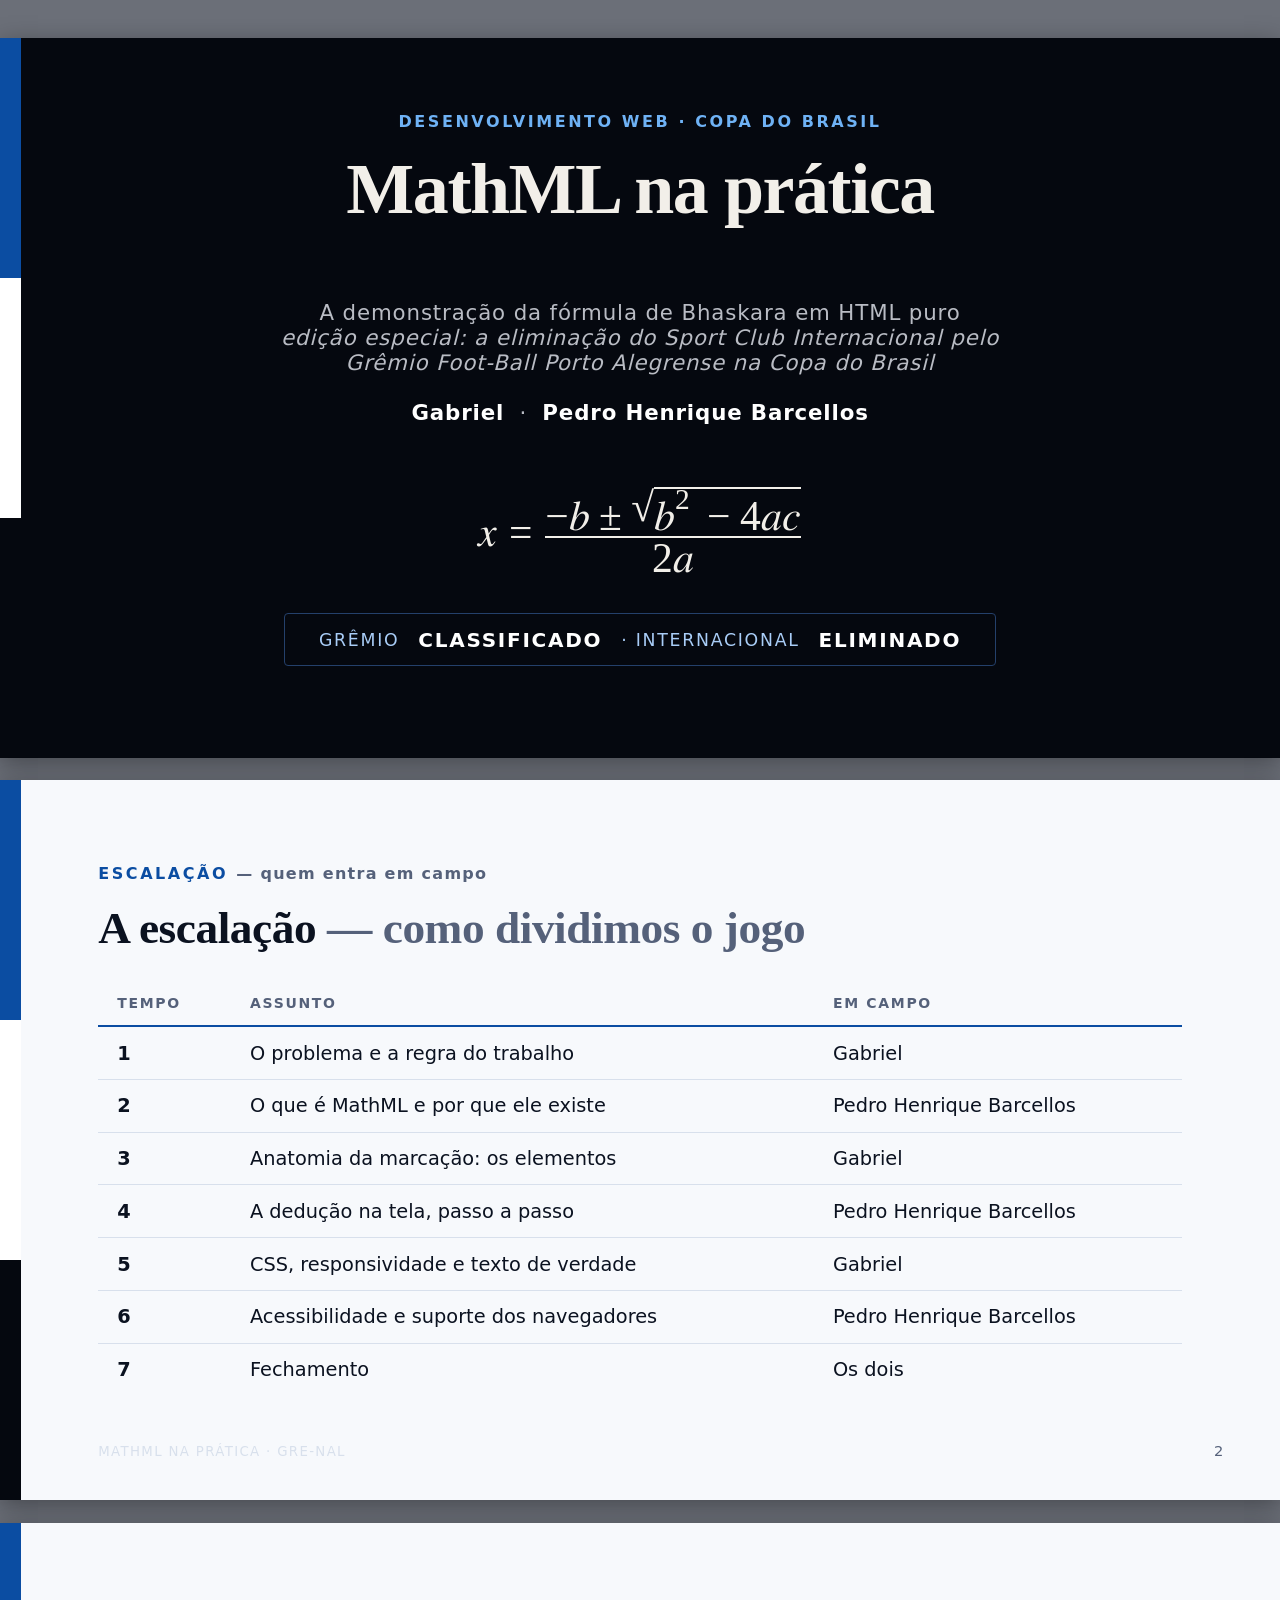
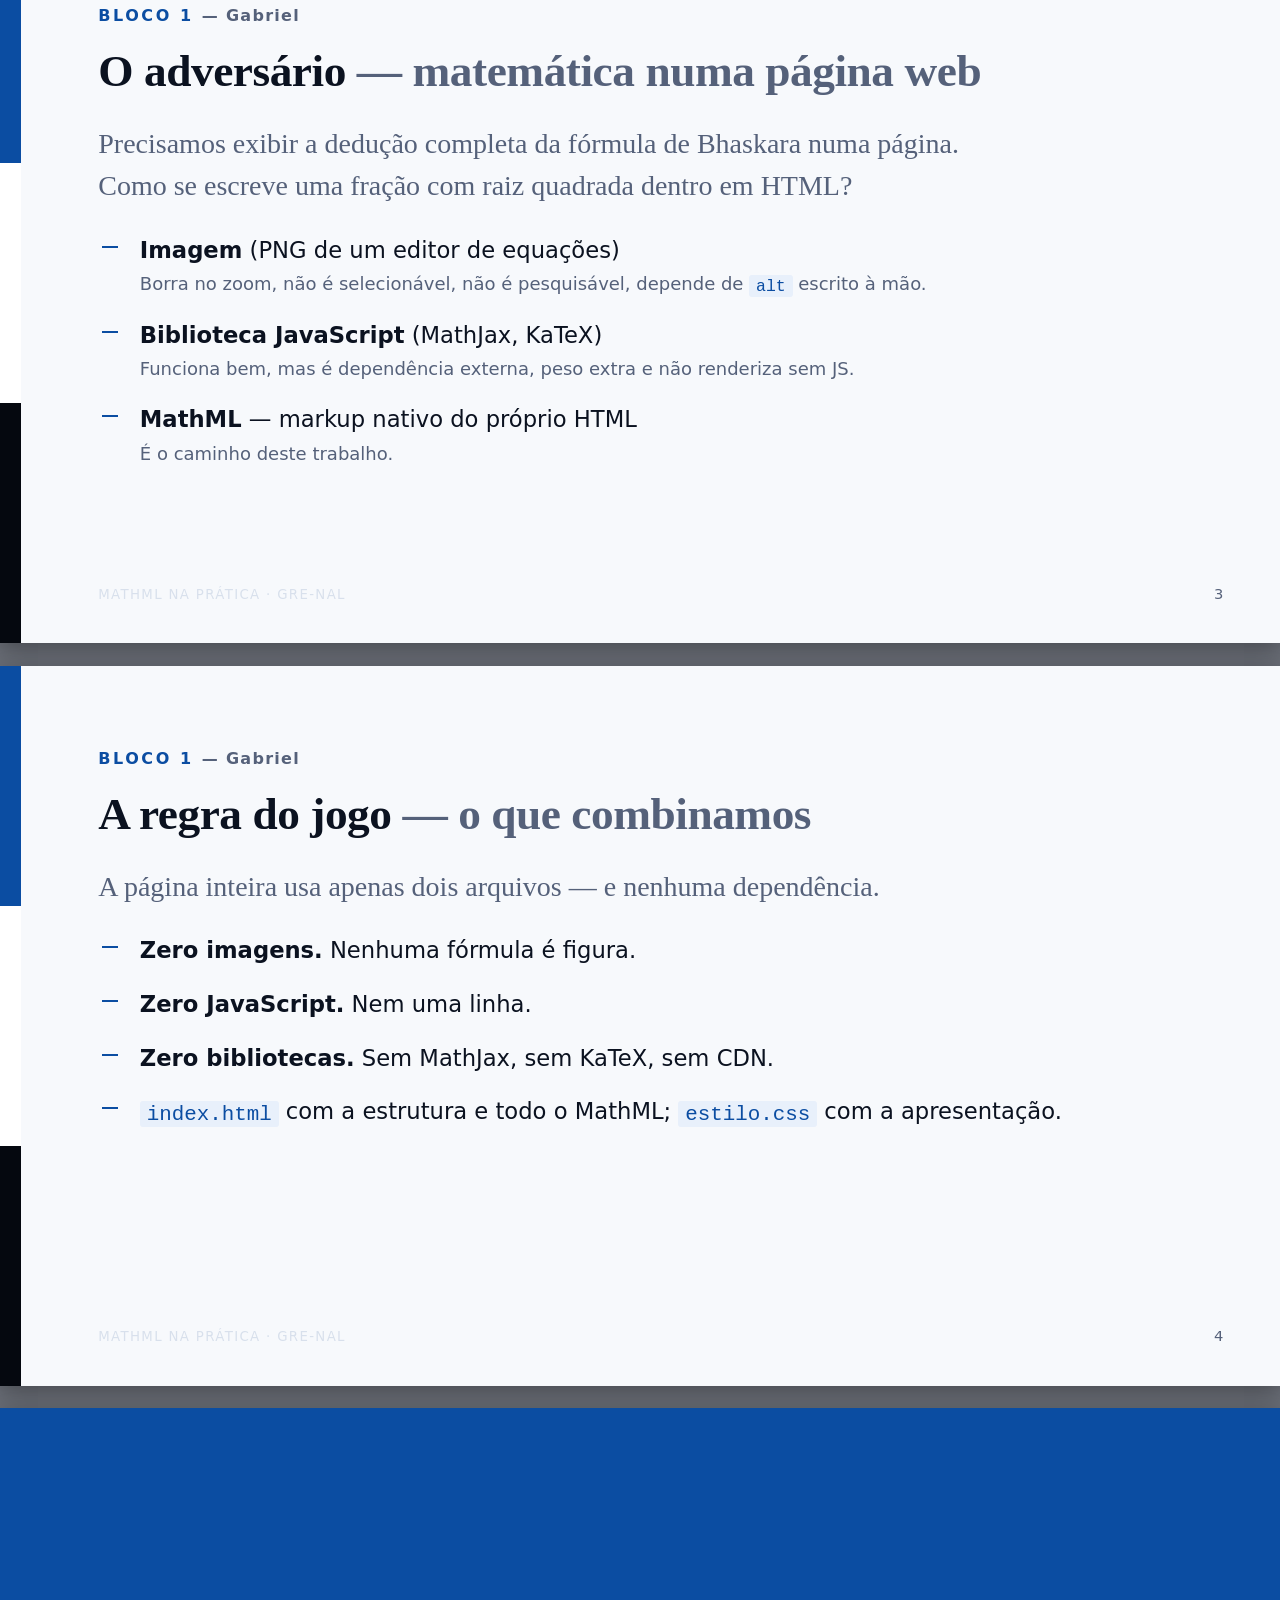
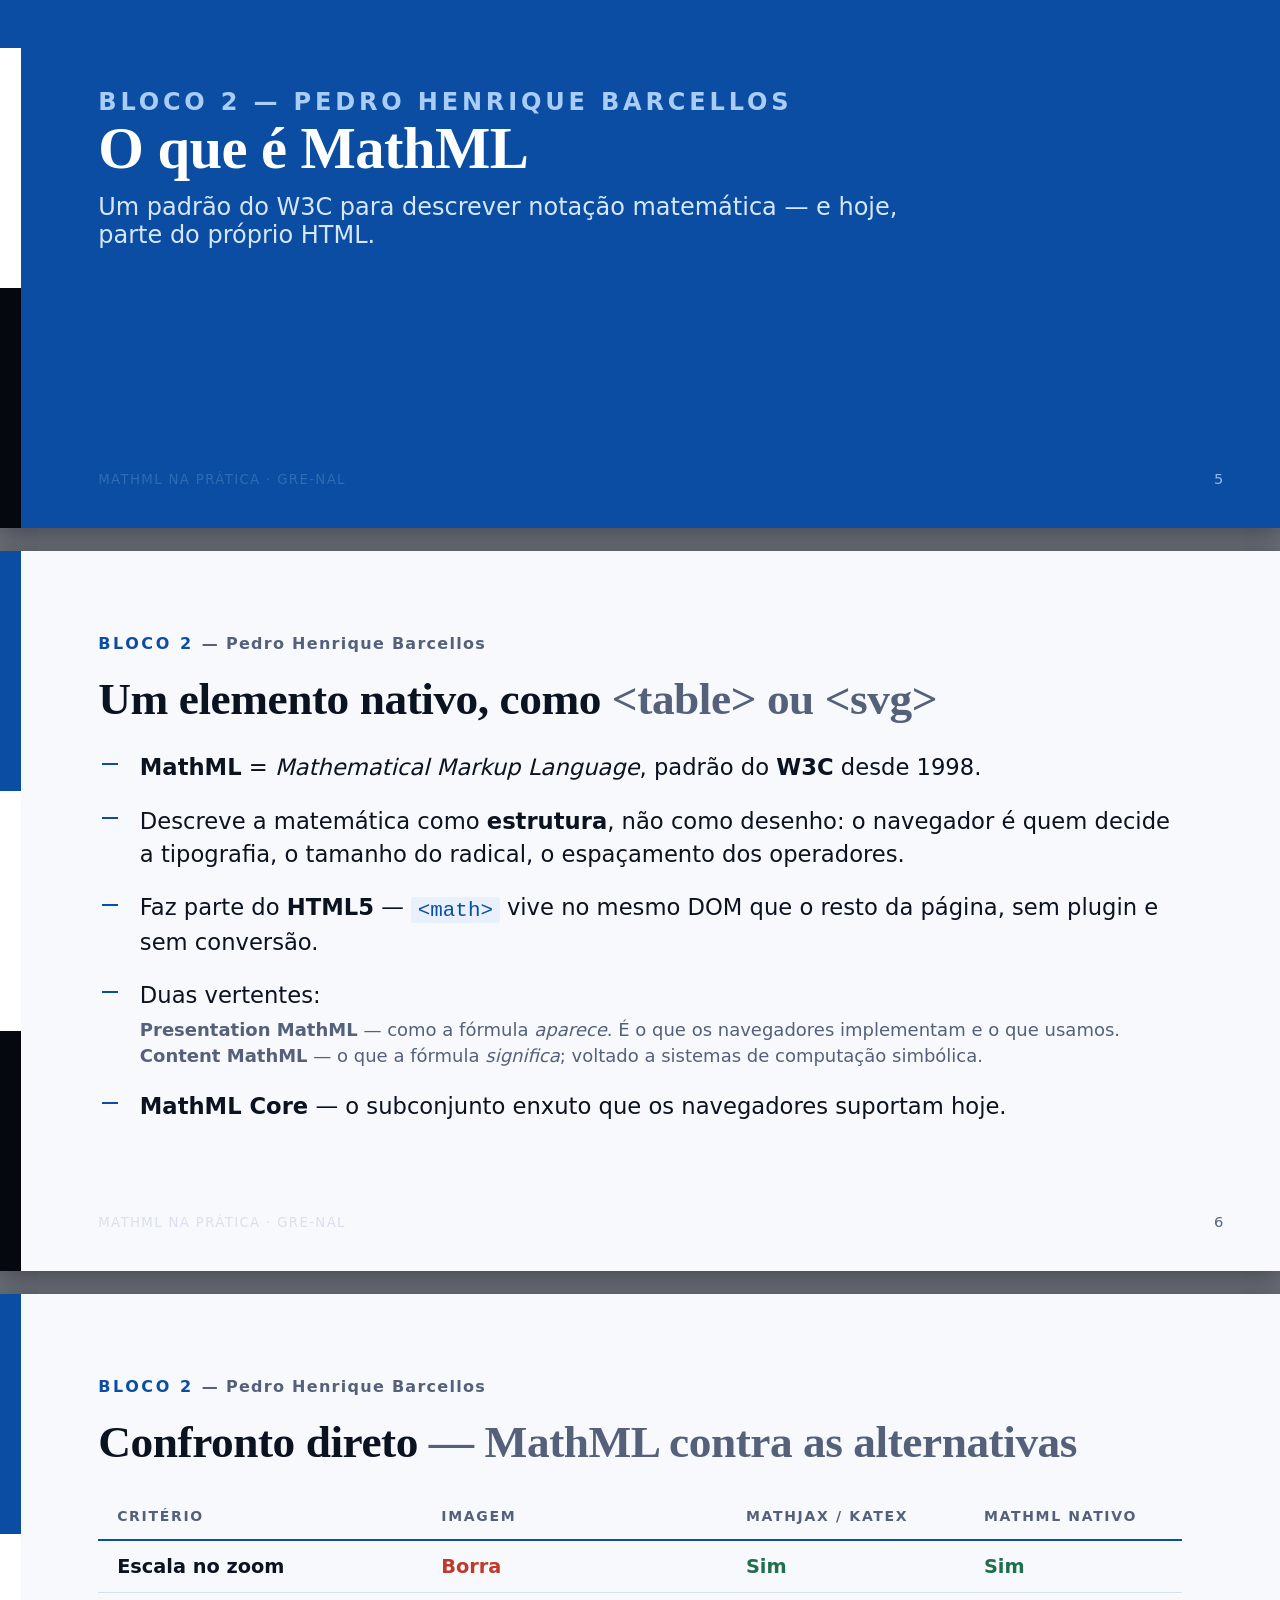
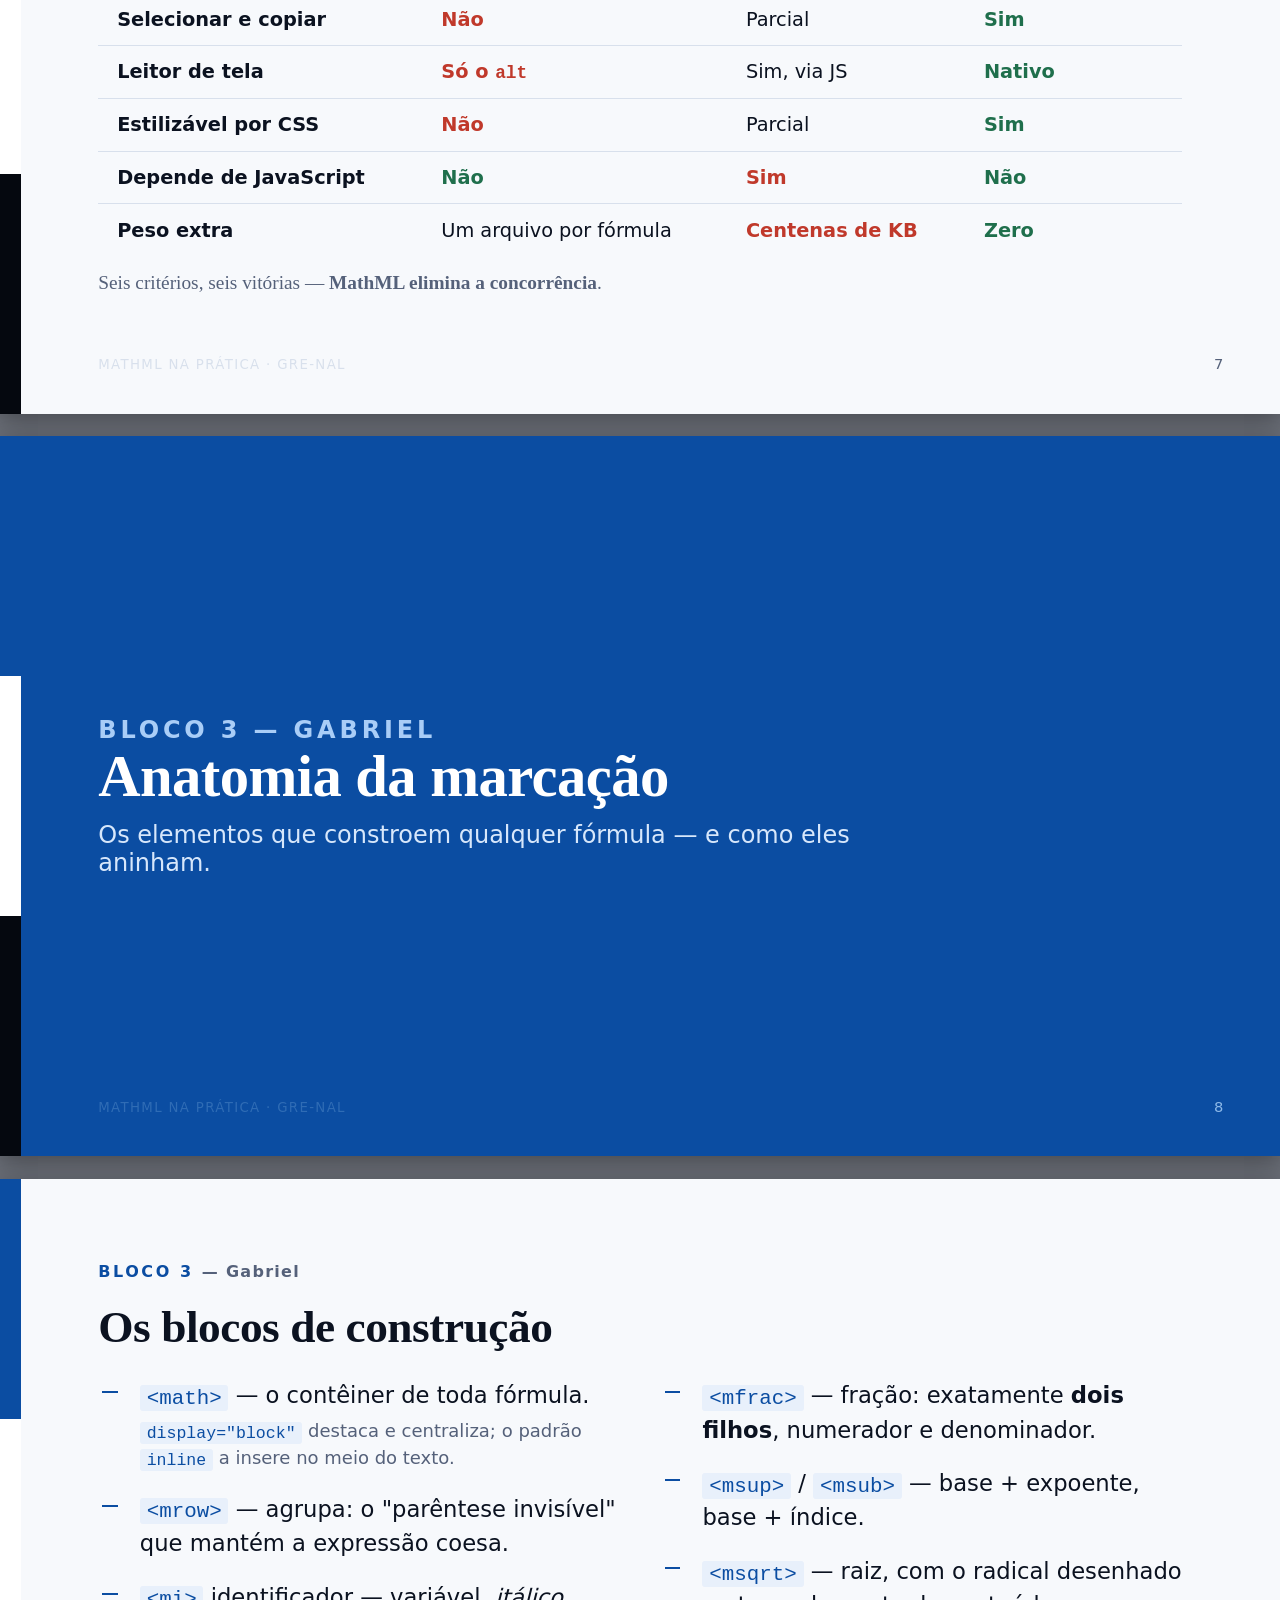
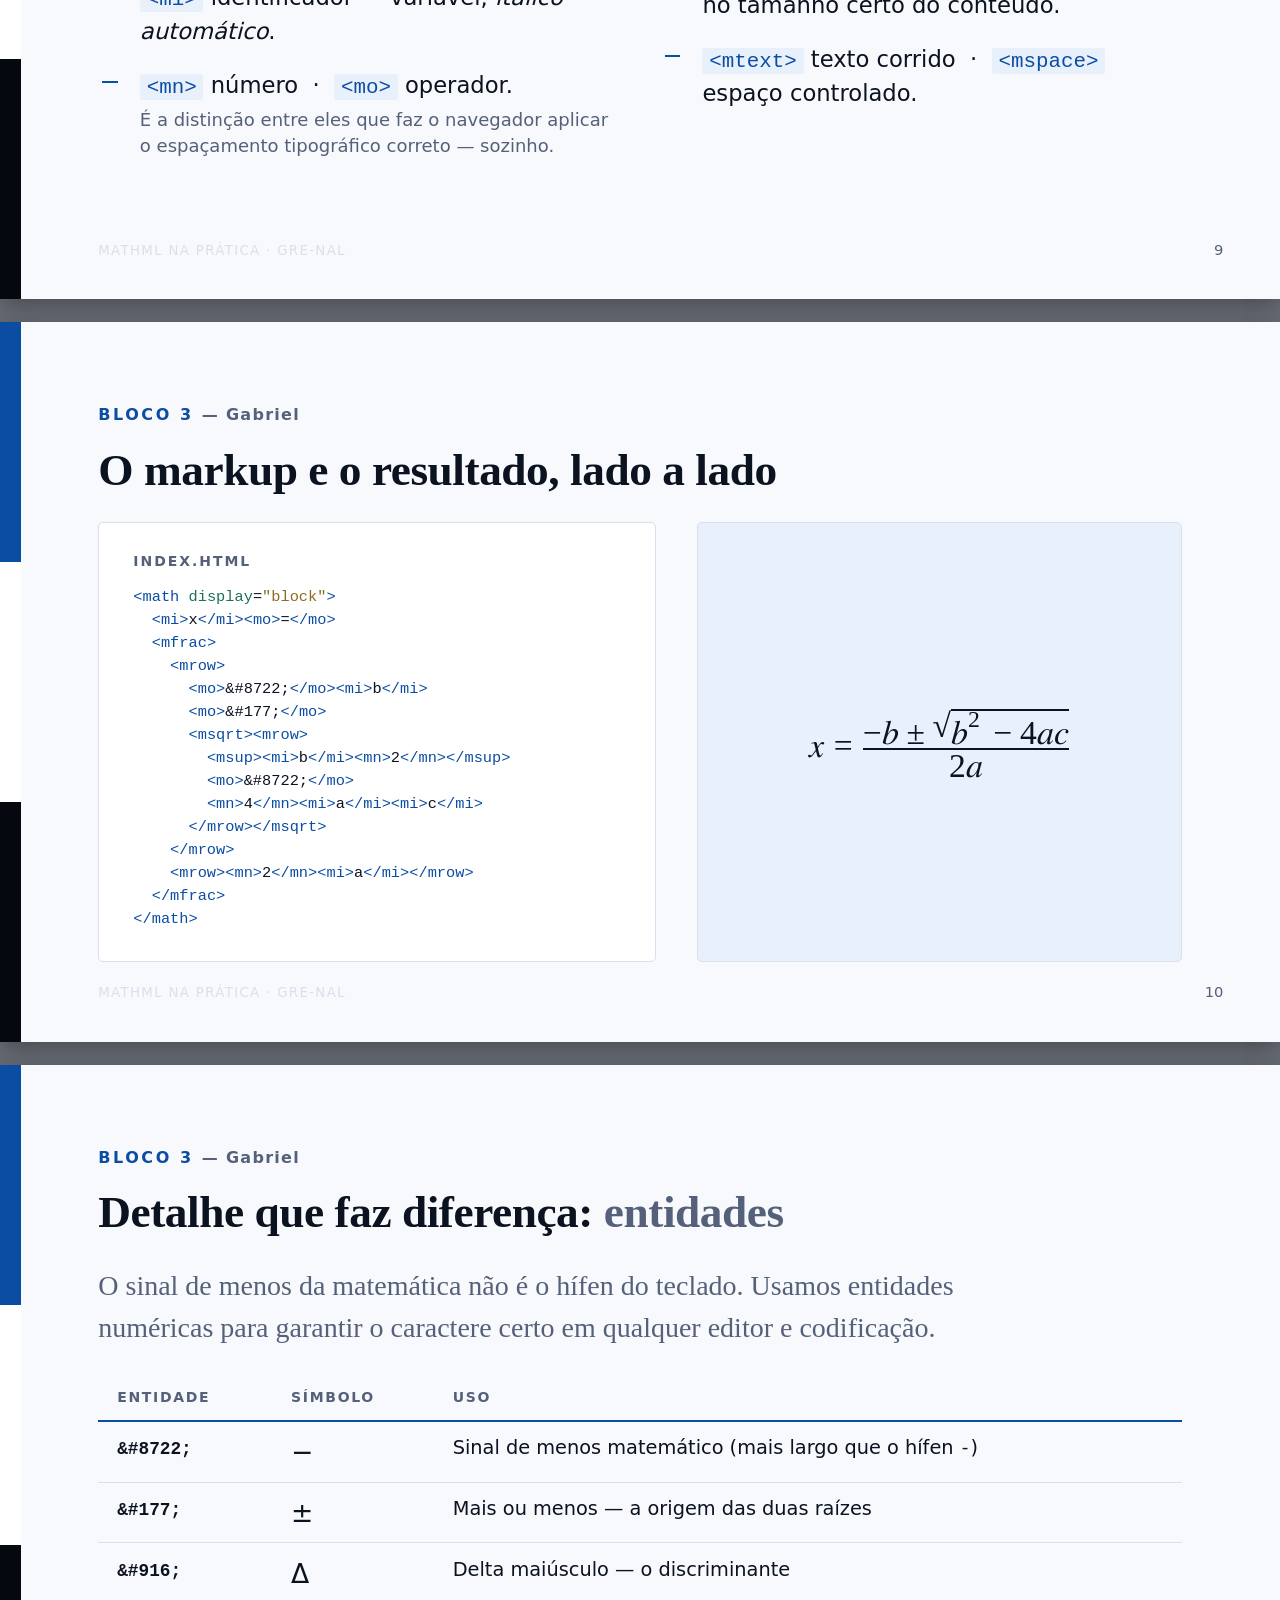
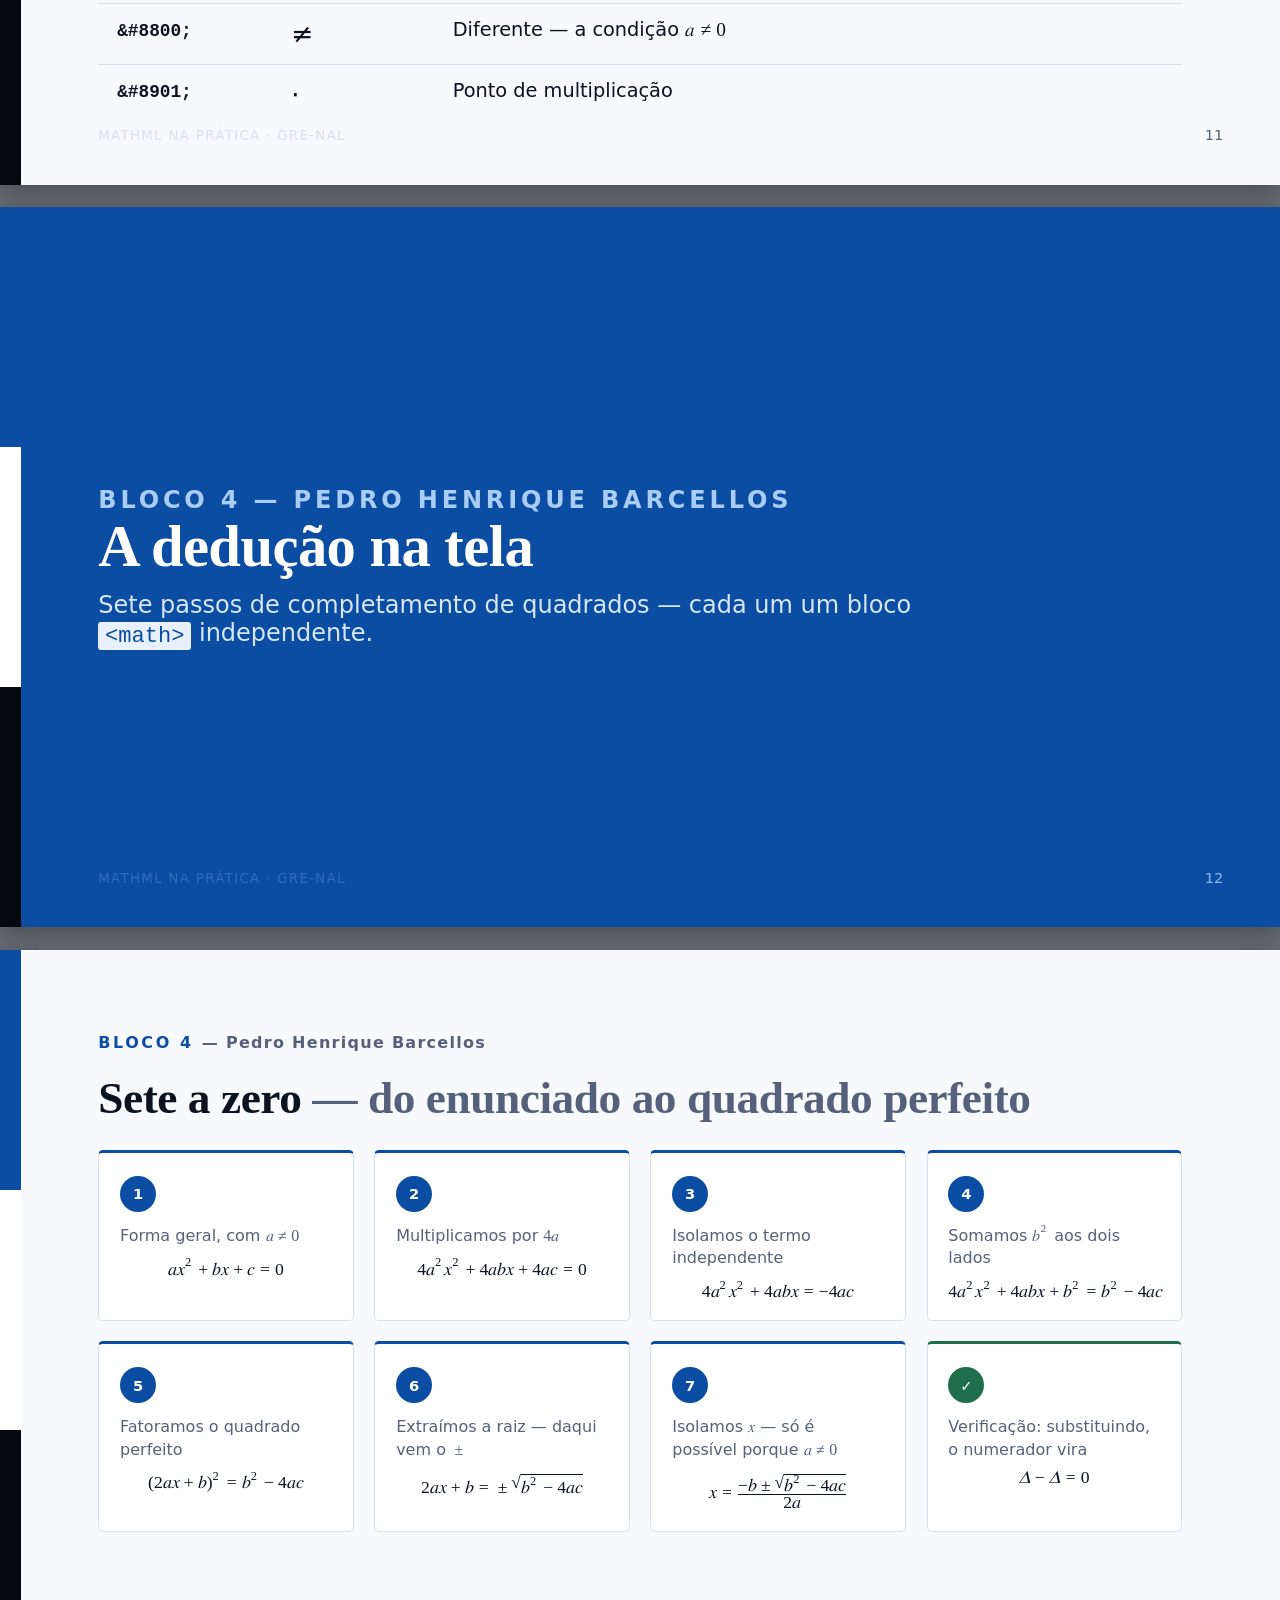
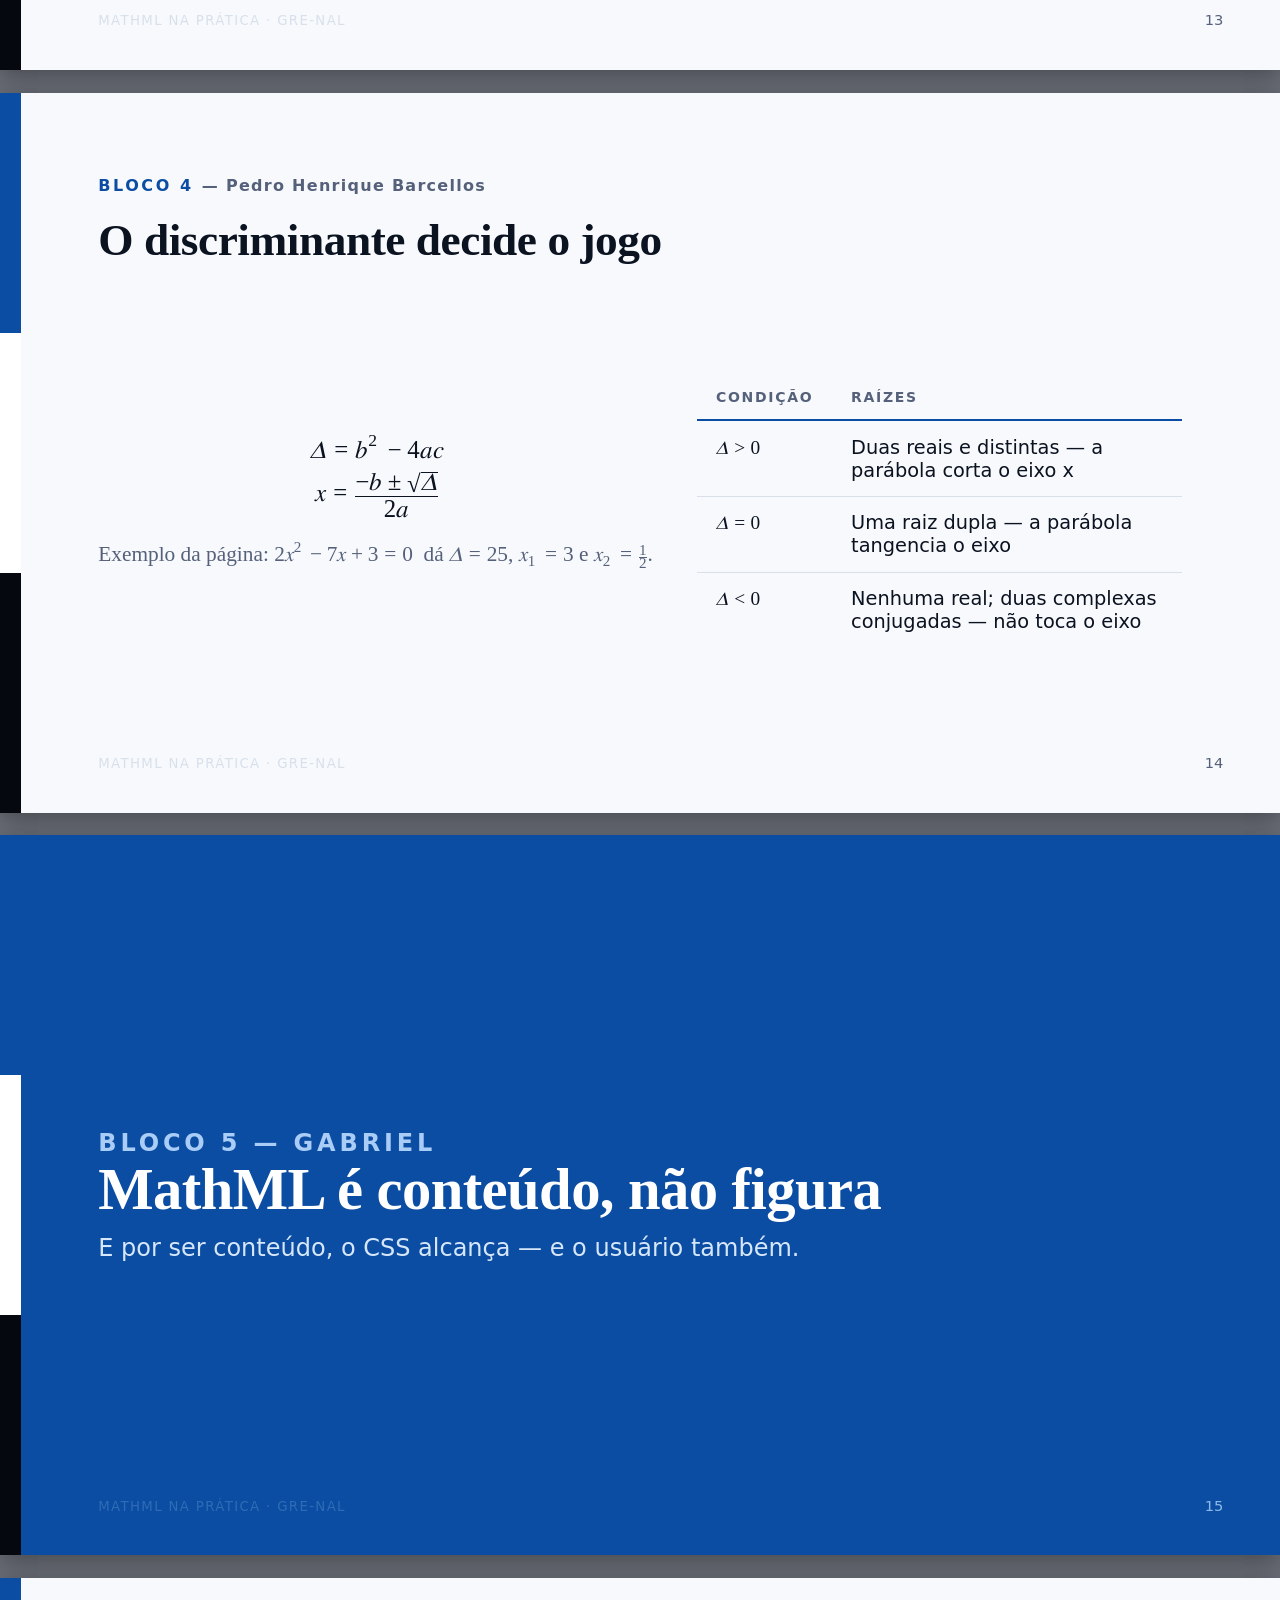
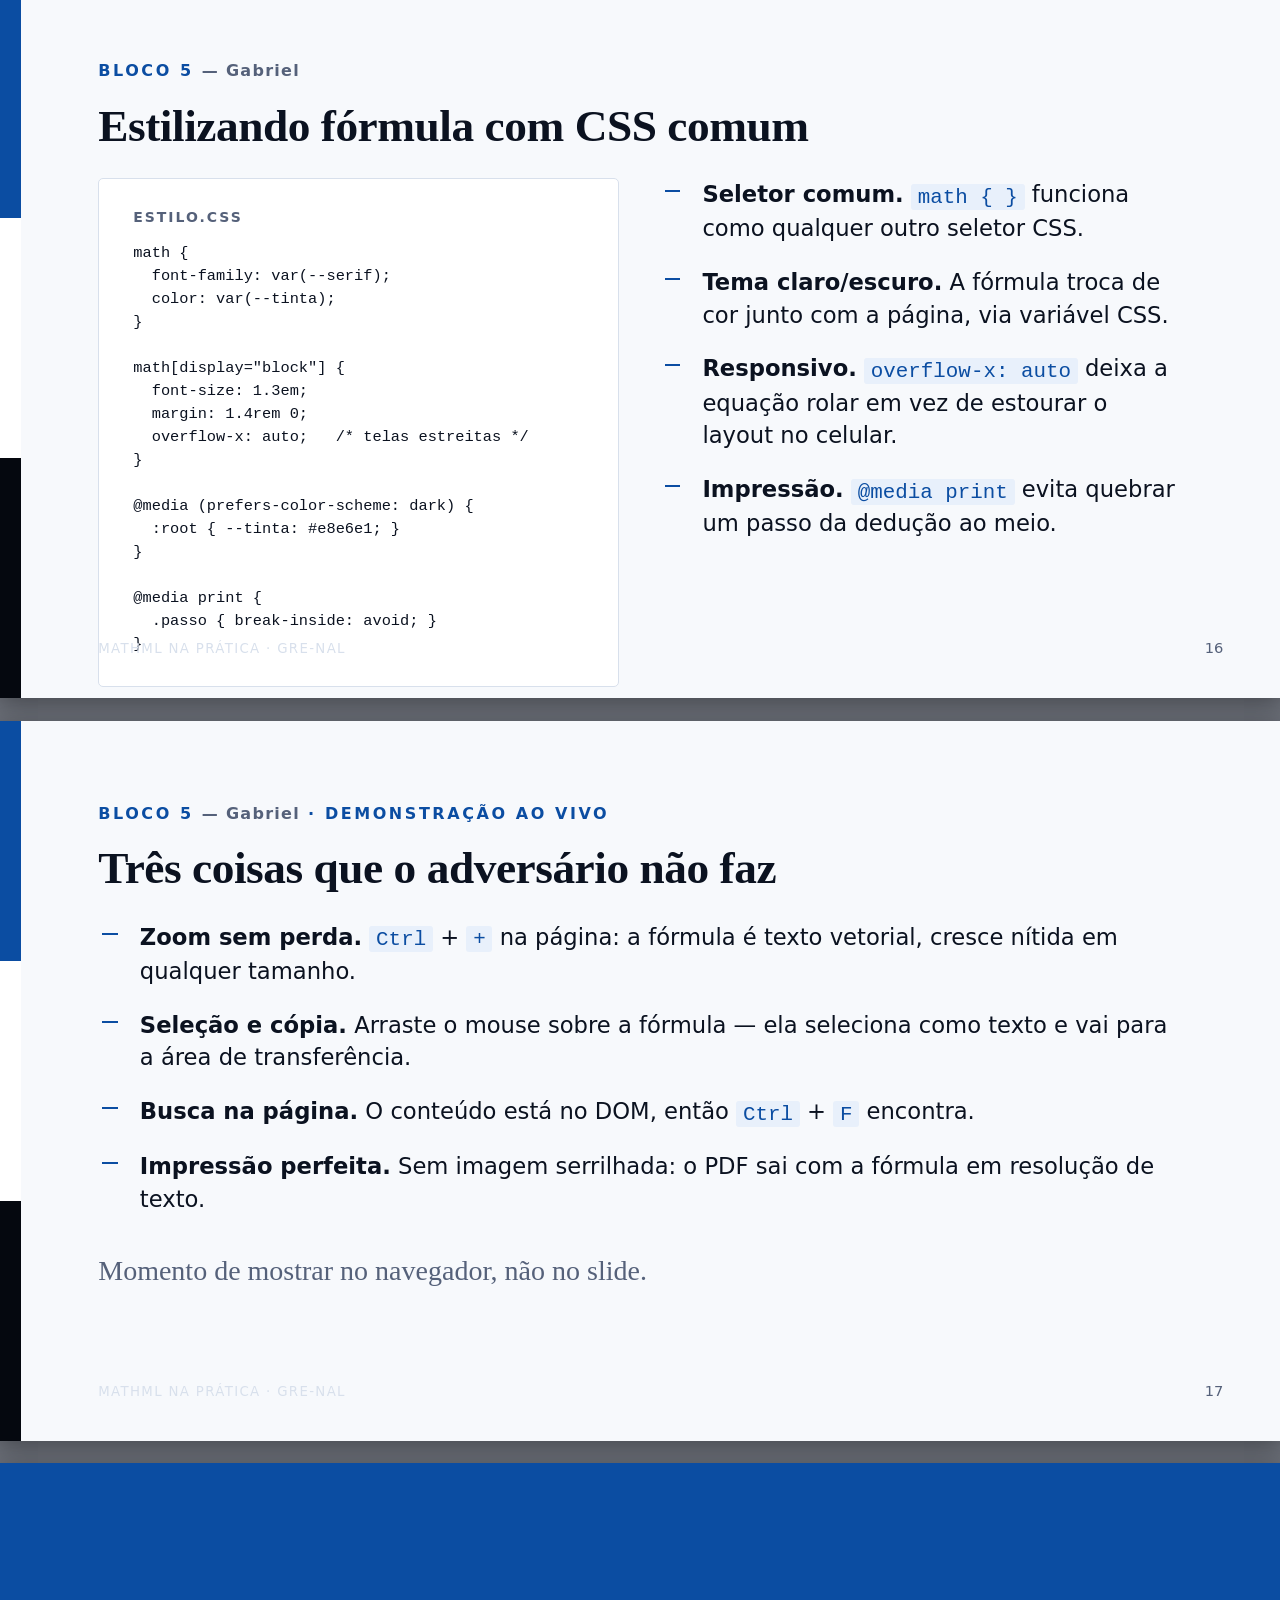
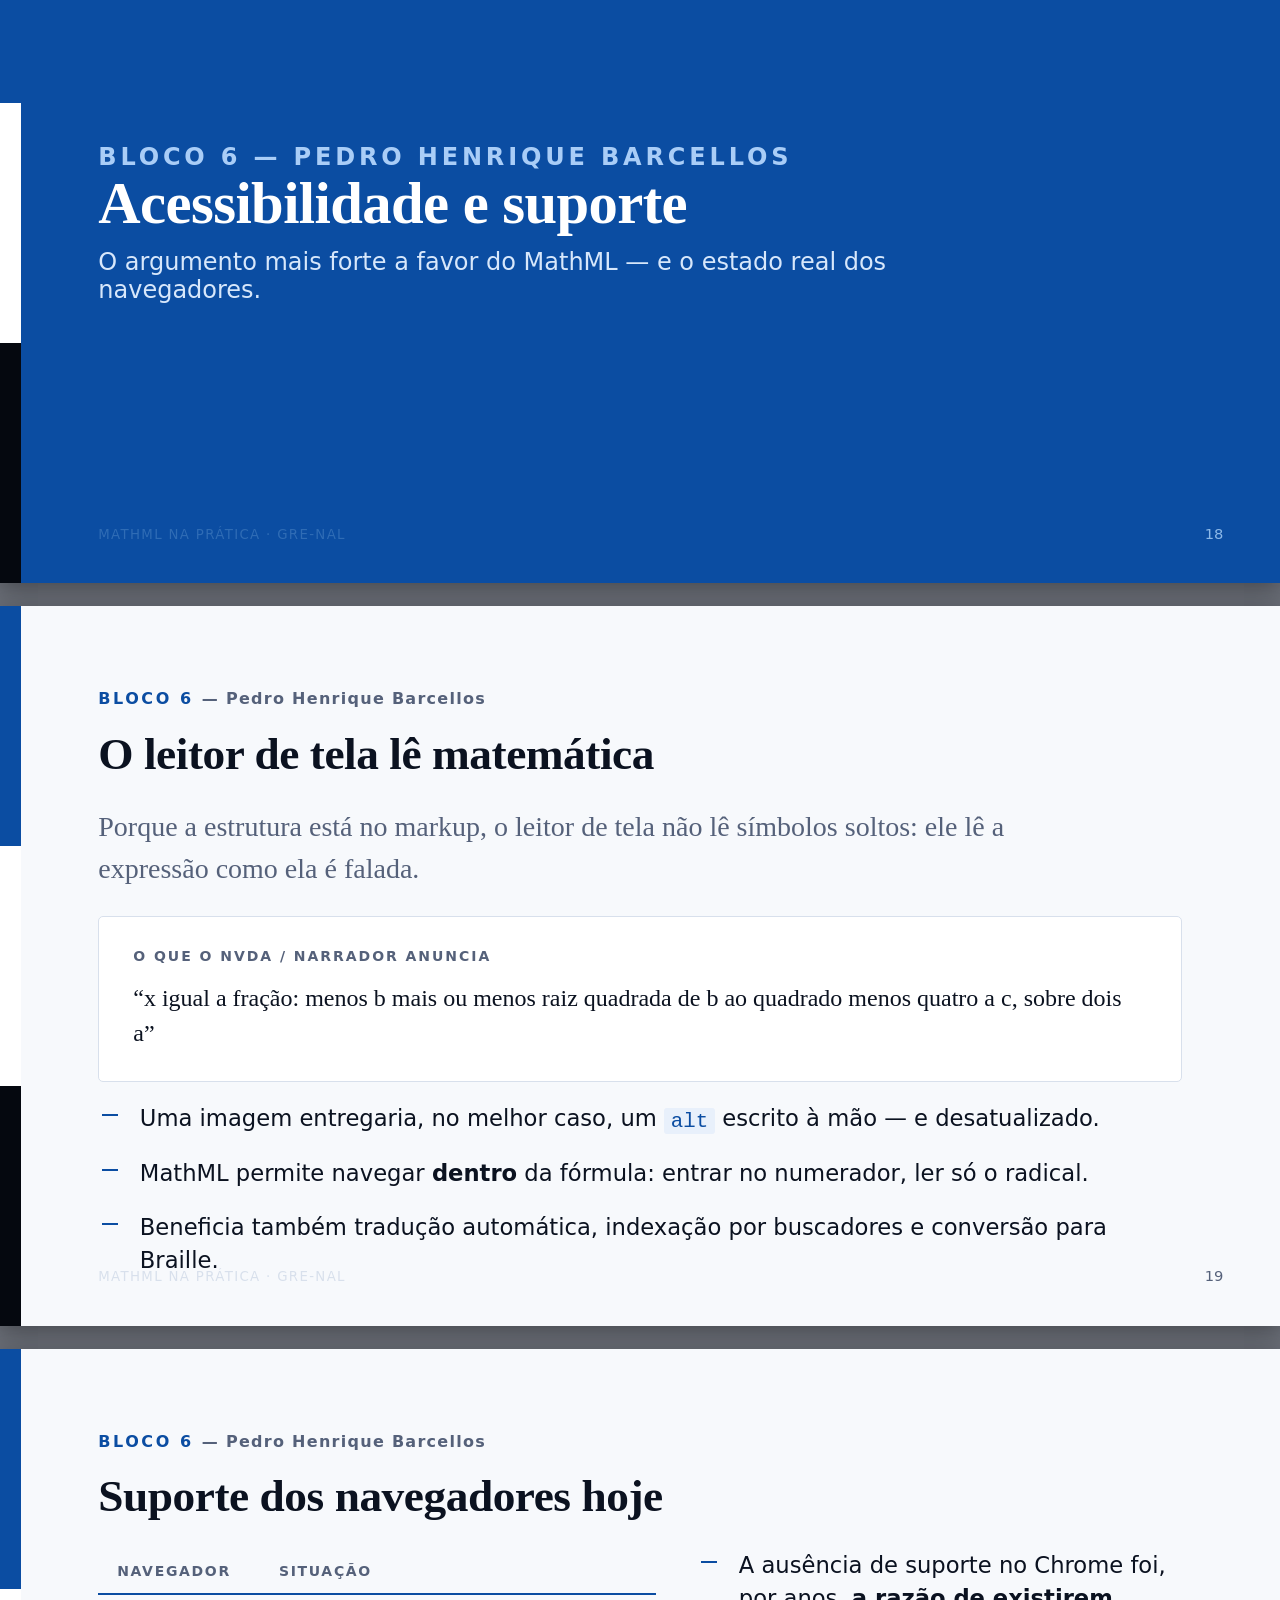
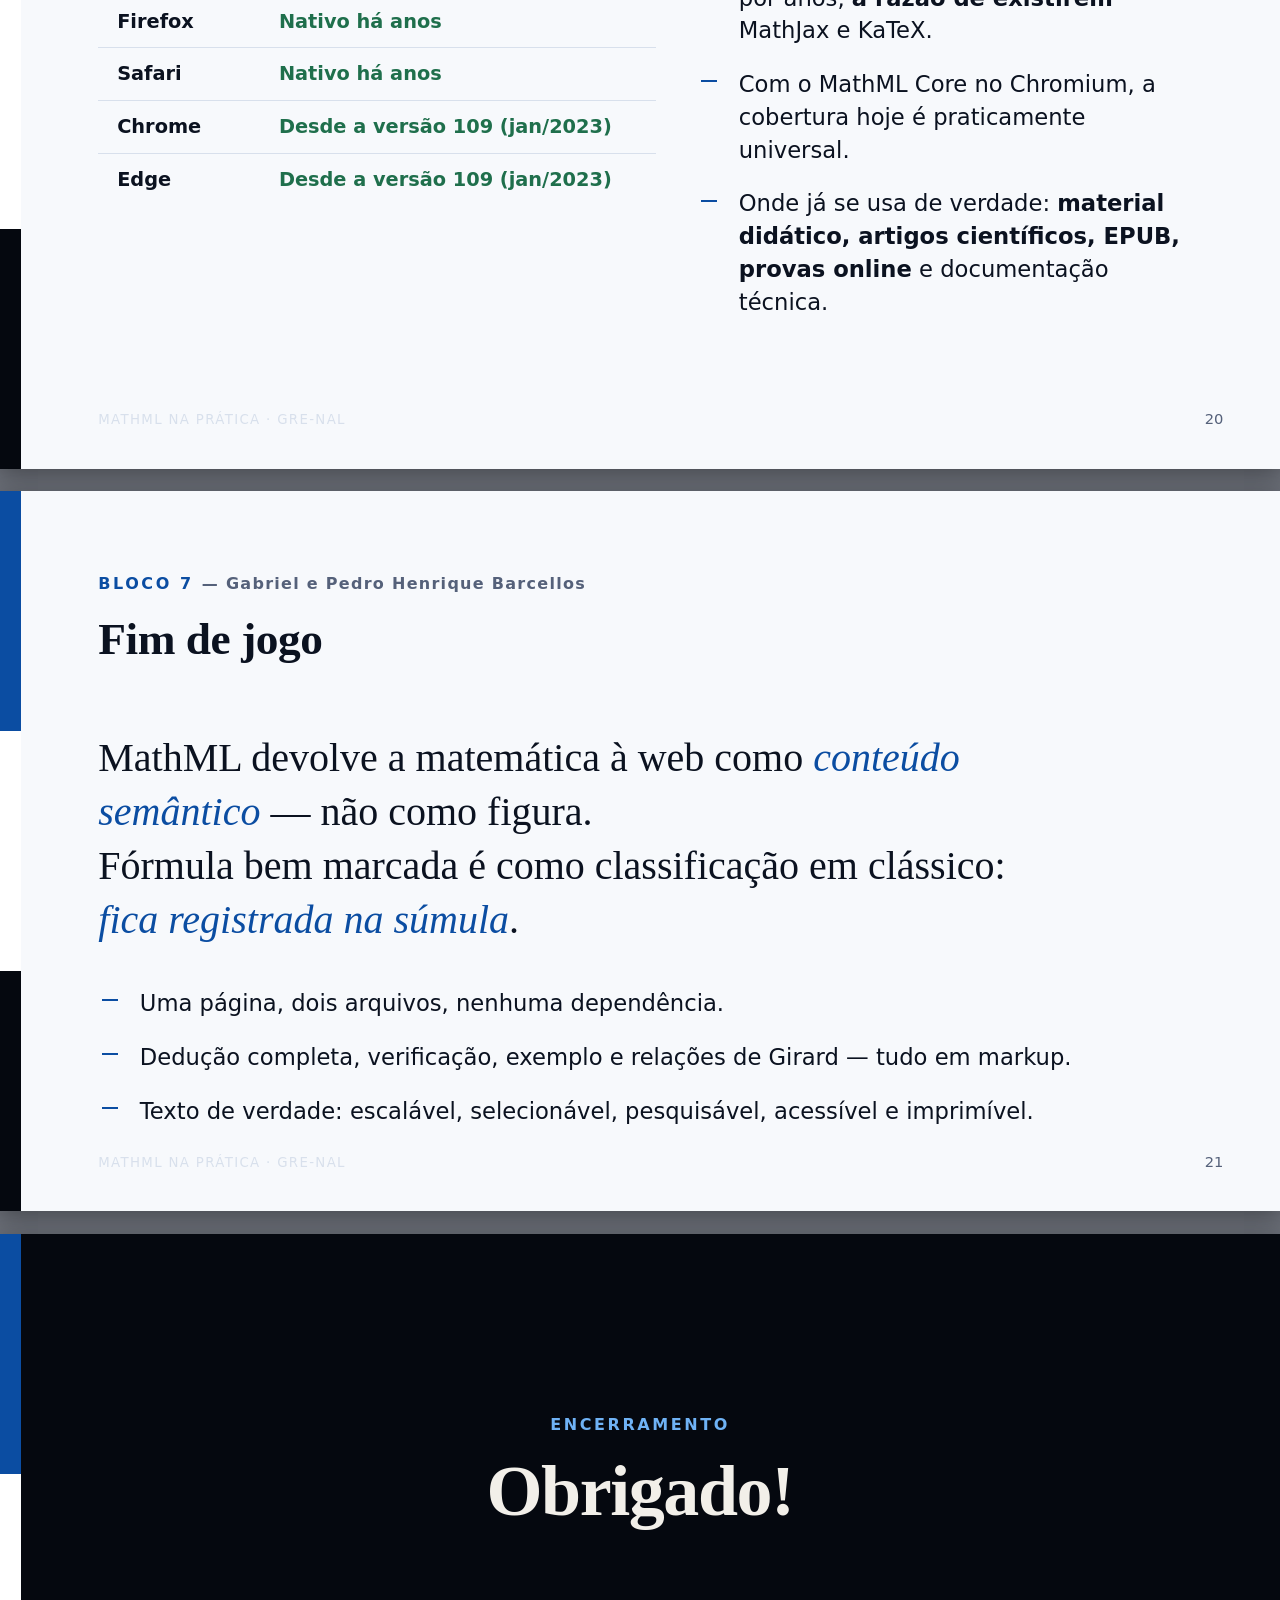
==== commit 1479bb37: "Tematiza o deck com a identidade do Gremio e o clima de classico Paleta azul, preto e branco com fai" ====
--- a/slides.html
+++ b/slides.html
@@ -12,14 +12,14 @@
 @page { size: 33.87cm 19.05cm; margin: 0; }
 
 :root {
-  --tinta:       #16181d;
-  --tinta-suave: #5a6070;
-  --papel:       #fbfaf7;
+  --tinta:       #0b1220;
+  --tinta-suave: #55617a;
+  --papel:       #f7f9fc;
   --papel-alt:   #ffffff;
-  --linha:       #e3e0d8;
-  --realce:      #7c1d2e;
-  --realce-luz:  #f4ecee;
-  --escuro:      #16181d;
+  --linha:       #d8e0ec;
+  --realce:      #0b4da2;
+  --realce-luz:  #e8f0fb;
+  --escuro:      #05080f;
 
   --serif: "Iowan Old Style", "Palatino Linotype", Palatino, Georgia, "Times New Roman", serif;
   --sans:  "Segoe UI", system-ui, -apple-system, Roboto, Helvetica, Arial, sans-serif;
@@ -158,24 +158,24 @@
   letter-spacing: -.02em;
   margin: 0 0 .5cm;
 }
-.capa .olho { color: #e8a0ac; }
+.capa .olho { color: #6fb2f5; }
 .capa .autores {
   margin-top: 1.4cm;
   font-size: 16pt;
   letter-spacing: .04em;
   color: #b9bcc4;
 }
-.capa .autores strong { color: #f2efe9; font-weight: 600; }
-.capa math { color: #f2efe9; font-size: 1.9em; margin-top: .9cm; }
+.capa .autores strong { color: #ffffff; font-weight: 600; }
+.capa math { color: #f2efe9; font-size: 2.6em; margin-top: 1cm; }
 
 /* ---------- slide de virada (seção) ---------- */
 
 .virada { background: var(--realce); color: #fff; justify-content: center; }
-.virada .eyebrow { color: #f0c5cd; }
+.virada .eyebrow { color: #a9cdf7; }
 .virada h2 { font-size: 44pt; margin-bottom: .3cm; }
-.virada p { font-size: 18pt; color: #f3dde1; margin: 0; max-width: 22cm; }
-.virada .num { color: #e0aab4; }
-.virada .pe { color: #a44a5c; }
+.virada p { font-size: 18pt; color: #d7e7fb; margin: 0; max-width: 22cm; }
+.virada .num { color: #8db9e8; }
+.virada .pe { color: #2f6cb5; }
 
 /* ---------- duas colunas ---------- */
 
@@ -248,7 +248,7 @@
 tbody tr:last-child th, tbody tr:last-child td { border-bottom: none; }
 
 td.bom  { color: #1f6f4c; font-weight: 600; }
-td.ruim { color: var(--realce); font-weight: 600; }
+td.ruim { color: #c0392b; font-weight: 600; }
 
 /* ---------- cartões dos passos ---------- */
 
@@ -284,6 +284,7 @@
 math { font-family: var(--serif); }
 math[display="block"] { font-size: 1.55em; margin: .3cm 0; }
 .render math[display="block"] { font-size: 2.1em; margin: 0; }
+.capa math[display="block"] { font-size: 2.6em; margin-top: 1cm; }
 
 /* ---------- destaque de fecho ---------- */
 
@@ -295,6 +296,33 @@
 }
 .frase em { color: var(--realce); font-style: italic; }
 
+/* ---------- faixa tricolor do Grêmio ---------- */
+.slide::before {
+  content: "";
+  position: absolute;
+  left: 0; top: 0; bottom: 0;
+  width: .55cm;
+  background: linear-gradient(180deg,
+    #0b4da2 0 33.33%, #ffffff 33.33% 66.66%, #05080f 66.66% 100%);
+}
+
+.placar {
+  align-self: center;
+  display: inline-flex;
+  align-items: center;
+  gap: .5cm;
+  margin-top: 1cm;
+  padding: .35cm .9cm;
+  border: 1px solid #24406b;
+  border-radius: 4px;
+  font-size: 13pt;
+  letter-spacing: .1em;
+  text-transform: uppercase;
+  color: #a9cdf7;
+}
+.placar strong { color: #fff; font-size: 15pt; }
+.placar { margin-top: .8cm; }
+
 @media screen {
   body { padding: 1cm 0; }
 }
@@ -304,9 +332,11 @@
 
 <!-- 1 ------------------------------------------------------------------ -->
 <section class="slide capa">
-  <p class="eyebrow olho">Desenvolvimento Web · Trabalho prático</p>
+  <p class="eyebrow olho">Desenvolvimento Web · Copa do Brasil</p>
   <h1>MathML na prática</h1>
-  <p class="autores">A demonstração da fórmula de Bhaskara em HTML puro<br><br>
+  <p class="autores">A demonstração da fórmula de Bhaskara em HTML puro<br>
+    <em>edição especial: a eliminação do Sport Club Internacional pelo<br>
+    Grêmio Foot-Ball Porto Alegrense na Copa do Brasil</em><br><br>
     <strong>Gabriel</strong> &nbsp;·&nbsp; <strong>Pedro Henrique Barcellos</strong></p>
   <math display="block">
     <mi>x</mi><mo>=</mo>
@@ -316,16 +346,17 @@
       <mrow><mn>2</mn><mi>a</mi></mrow>
     </mfrac>
   </math>
+  <p class="placar">Grêmio <strong>classificado</strong> · Internacional <strong>eliminado</strong></p>
 </section>
 
 <!-- 2 ------------------------------------------------------------------ -->
 <section class="slide">
-  <p class="eyebrow">Roteiro <span class="quem">— quem fala o quê</span></p>
-  <h2>Como dividimos a apresentação</h2>
+  <p class="eyebrow">Escalação <span class="quem">— quem entra em campo</span></p>
+  <h2>A escalação <span class="fino">— como dividimos o jogo</span></h2>
   <div class="corpo">
     <table>
       <thead>
-        <tr><th>Bloco</th><th>Assunto</th><th>Apresenta</th></tr>
+        <tr><th>Tempo</th><th>Assunto</th><th>Em campo</th></tr>
       </thead>
       <tbody>
         <tr><th>1</th><td>O problema e a regra do trabalho</td><td>Gabriel</td></tr>
@@ -338,13 +369,13 @@
       </tbody>
     </table>
   </div>
-  <span class="pe">MathML na prática</span><span class="num">2</span>
+  <span class="pe">MathML na prática · Gre-Nal</span><span class="num">2</span>
 </section>
 
 <!-- 3 ------------------------------------------------------------------ -->
 <section class="slide">
   <p class="eyebrow">Bloco 1 <span class="quem">— Gabriel</span></p>
-  <h2>O problema <span class="fino">— matemática numa página web</span></h2>
+  <h2>O adversário <span class="fino">— matemática numa página web</span></h2>
   <div class="corpo">
     <p class="lead">Precisamos exibir a dedução completa da fórmula de Bhaskara numa página.
       Como se escreve uma fração com raiz quadrada dentro em HTML?</p>
@@ -357,13 +388,13 @@
         <span class="sub">É o caminho deste trabalho.</span></li>
     </ul>
   </div>
-  <span class="pe">MathML na prática</span><span class="num">3</span>
+  <span class="pe">MathML na prática · Gre-Nal</span><span class="num">3</span>
 </section>
 
 <!-- 4 ------------------------------------------------------------------ -->
 <section class="slide">
   <p class="eyebrow">Bloco 1 <span class="quem">— Gabriel</span></p>
-  <h2>A regra que nos impusemos</h2>
+  <h2>A regra do jogo <span class="fino">— o que combinamos</span></h2>
   <div class="corpo">
     <p class="lead">A página inteira usa apenas dois arquivos — e nenhuma dependência.</p>
     <ul>
@@ -373,7 +404,7 @@
       <li><code>index.html</code> com a estrutura e todo o MathML; <code>estilo.css</code> com a apresentação.</li>
     </ul>
   </div>
-  <span class="pe">MathML na prática</span><span class="num">4</span>
+  <span class="pe">MathML na prática · Gre-Nal</span><span class="num">4</span>
 </section>
 
 <!-- 5 ------------------------------------------------------------------ -->
@@ -381,7 +412,7 @@
   <p class="eyebrow">Bloco 2 — Pedro Henrique Barcellos</p>
   <h2>O que é MathML</h2>
   <p>Um padrão do W3C para descrever notação matemática — e hoje, parte do próprio HTML.</p>
-  <span class="pe">MathML na prática</span><span class="num">5</span>
+  <span class="pe">MathML na prática · Gre-Nal</span><span class="num">5</span>
 </section>
 
 <!-- 6 ------------------------------------------------------------------ -->
@@ -401,13 +432,13 @@
       <li><strong>MathML Core</strong> — o subconjunto enxuto que os navegadores suportam hoje.</li>
     </ul>
   </div>
-  <span class="pe">MathML na prática</span><span class="num">6</span>
+  <span class="pe">MathML na prática · Gre-Nal</span><span class="num">6</span>
 </section>
 
 <!-- 7 ------------------------------------------------------------------ -->
 <section class="slide">
   <p class="eyebrow">Bloco 2 <span class="quem">— Pedro Henrique Barcellos</span></p>
-  <h2>Por que MathML e não as alternativas</h2>
+  <h2>Confronto direto <span class="fino">— MathML contra as alternativas</span></h2>
   <div class="corpo">
     <table>
       <thead>
@@ -422,8 +453,10 @@
         <tr><th>Peso extra</th><td>Um arquivo por fórmula</td><td class="ruim">Centenas de KB</td><td class="bom">Zero</td></tr>
       </tbody>
     </table>
-  </div>
-  <span class="pe">MathML na prática</span><span class="num">7</span>
+    <p class="lead" style="font-size:14.5pt;margin:.35cm 0 0">
+      Seis critérios, seis vitórias — <strong>MathML elimina a concorrência</strong>.</p>
+  </div>
+  <span class="pe">MathML na prática · Gre-Nal</span><span class="num">7</span>
 </section>
 
 <!-- 8 ------------------------------------------------------------------ -->
@@ -431,7 +464,7 @@
   <p class="eyebrow">Bloco 3 — Gabriel</p>
   <h2>Anatomia da marcação</h2>
   <p>Os elementos que constroem qualquer fórmula — e como eles aninham.</p>
-  <span class="pe">MathML na prática</span><span class="num">8</span>
+  <span class="pe">MathML na prática · Gre-Nal</span><span class="num">8</span>
 </section>
 
 <!-- 9 ------------------------------------------------------------------ -->
@@ -458,7 +491,7 @@
       </ul>
     </div>
   </div>
-  <span class="pe">MathML na prática</span><span class="num">9</span>
+  <span class="pe">MathML na prática · Gre-Nal</span><span class="num">9</span>
 </section>
 
 <!-- 10 ----------------------------------------------------------------- -->
@@ -495,7 +528,7 @@
       </math>
     </div>
   </div>
-  <span class="pe">MathML na prática</span><span class="num">10</span>
+  <span class="pe">MathML na prática · Gre-Nal</span><span class="num">10</span>
 </section>
 
 <!-- 11 ----------------------------------------------------------------- -->
@@ -516,7 +549,7 @@
       </tbody>
     </table>
   </div>
-  <span class="pe">MathML na prática</span><span class="num">11</span>
+  <span class="pe">MathML na prática · Gre-Nal</span><span class="num">11</span>
 </section>
 
 <!-- 12 ----------------------------------------------------------------- -->
@@ -524,13 +557,13 @@
   <p class="eyebrow">Bloco 4 — Pedro Henrique Barcellos</p>
   <h2>A dedução na tela</h2>
   <p>Sete passos de completamento de quadrados — cada um um bloco <code>&lt;math&gt;</code> independente.</p>
-  <span class="pe">MathML na prática</span><span class="num">12</span>
+  <span class="pe">MathML na prática · Gre-Nal</span><span class="num">12</span>
 </section>
 
 <!-- 13 ----------------------------------------------------------------- -->
 <section class="slide">
   <p class="eyebrow">Bloco 4 <span class="quem">— Pedro Henrique Barcellos</span></p>
-  <h2>Do enunciado ao quadrado perfeito</h2>
+  <h2>Sete a zero <span class="fino">— do enunciado ao quadrado perfeito</span></h2>
   <div class="corpo">
     <div class="passos">
       <div class="cartao">
@@ -575,13 +608,13 @@
       </div>
     </div>
   </div>
-  <span class="pe">MathML na prática</span><span class="num">13</span>
+  <span class="pe">MathML na prática · Gre-Nal</span><span class="num">13</span>
 </section>
 
 <!-- 14 ----------------------------------------------------------------- -->
 <section class="slide">
   <p class="eyebrow">Bloco 4 <span class="quem">— Pedro Henrique Barcellos</span></p>
-  <h2>O discriminante decide tudo</h2>
+  <h2>O discriminante decide o jogo</h2>
   <div class="corpo duas pesada centro">
     <div>
       <math display="block"><mrow><mi>&#916;</mi><mo>=</mo><msup><mi>b</mi><mn>2</mn></msup><mo>&#8722;</mo><mn>4</mn><mi>a</mi><mi>c</mi></mrow></math>
@@ -603,7 +636,7 @@
       </table>
     </div>
   </div>
-  <span class="pe">MathML na prática</span><span class="num">14</span>
+  <span class="pe">MathML na prática · Gre-Nal</span><span class="num">14</span>
 </section>
 
 <!-- 15 ----------------------------------------------------------------- -->
@@ -611,7 +644,7 @@
   <p class="eyebrow">Bloco 5 — Gabriel</p>
   <h2>MathML é conteúdo, não figura</h2>
   <p>E por ser conteúdo, o CSS alcança — e o usuário também.</p>
-  <span class="pe">MathML na prática</span><span class="num">15</span>
+  <span class="pe">MathML na prática · Gre-Nal</span><span class="num">15</span>
 </section>
 
 <!-- 16 ----------------------------------------------------------------- -->
@@ -649,13 +682,13 @@
       </ul>
     </div>
   </div>
-  <span class="pe">MathML na prática</span><span class="num">16</span>
+  <span class="pe">MathML na prática · Gre-Nal</span><span class="num">16</span>
 </section>
 
 <!-- 17 ----------------------------------------------------------------- -->
 <section class="slide">
   <p class="eyebrow">Bloco 5 <span class="quem">— Gabriel</span> · demonstração ao vivo</p>
-  <h2>Três coisas que uma imagem não faz</h2>
+  <h2>Três coisas que o adversário não faz</h2>
   <div class="corpo">
     <ul>
       <li><strong>Zoom sem perda.</strong> <code>Ctrl</code> + <code>+</code> na página: a fórmula é texto vetorial, cresce nítida em qualquer tamanho.</li>
@@ -665,7 +698,7 @@
     </ul>
     <p class="lead" style="margin-top:.9cm">Momento de mostrar no navegador, não no slide.</p>
   </div>
-  <span class="pe">MathML na prática</span><span class="num">17</span>
+  <span class="pe">MathML na prática · Gre-Nal</span><span class="num">17</span>
 </section>
 
 <!-- 18 ----------------------------------------------------------------- -->
@@ -673,7 +706,7 @@
   <p class="eyebrow">Bloco 6 — Pedro Henrique Barcellos</p>
   <h2>Acessibilidade e suporte</h2>
   <p>O argumento mais forte a favor do MathML — e o estado real dos navegadores.</p>
-  <span class="pe">MathML na prática</span><span class="num">18</span>
+  <span class="pe">MathML na prática · Gre-Nal</span><span class="num">18</span>
 </section>
 
 <!-- 19 ----------------------------------------------------------------- -->
@@ -695,7 +728,7 @@
       <li>Beneficia também tradução automática, indexação por buscadores e conversão para Braille.</li>
     </ul>
   </div>
-  <span class="pe">MathML na prática</span><span class="num">19</span>
+  <span class="pe">MathML na prática · Gre-Nal</span><span class="num">19</span>
 </section>
 
 <!-- 20 ----------------------------------------------------------------- -->
@@ -722,23 +755,25 @@
       </ul>
     </div>
   </div>
-  <span class="pe">MathML na prática</span><span class="num">20</span>
+  <span class="pe">MathML na prática · Gre-Nal</span><span class="num">20</span>
 </section>
 
 <!-- 21 ----------------------------------------------------------------- -->
 <section class="slide">
   <p class="eyebrow">Bloco 7 <span class="quem">— Gabriel e Pedro Henrique Barcellos</span></p>
-  <h2>Fechamento</h2>
+  <h2>Fim de jogo</h2>
   <div class="corpo">
     <p class="frase">MathML devolve a matemática à web como
-      <em>conteúdo semântico</em> — não como figura.</p>
-    <ul style="margin-top:1cm">
+      <em>conteúdo semântico</em> — não como figura.<br>
+      Fórmula bem marcada é como classificação em clássico:
+      <em>fica registrada na súmula</em>.</p>
+    <ul style="margin-top:.6cm">
       <li>Uma página, dois arquivos, nenhuma dependência.</li>
       <li>Dedução completa, verificação, exemplo e relações de Girard — tudo em markup.</li>
       <li>Texto de verdade: escalável, selecionável, pesquisável, acessível e imprimível.</li>
     </ul>
   </div>
-  <span class="pe">MathML na prática</span><span class="num">21</span>
+  <span class="pe">MathML na prática · Gre-Nal</span><span class="num">21</span>
 </section>
 
 <!-- 22 ----------------------------------------------------------------- -->
